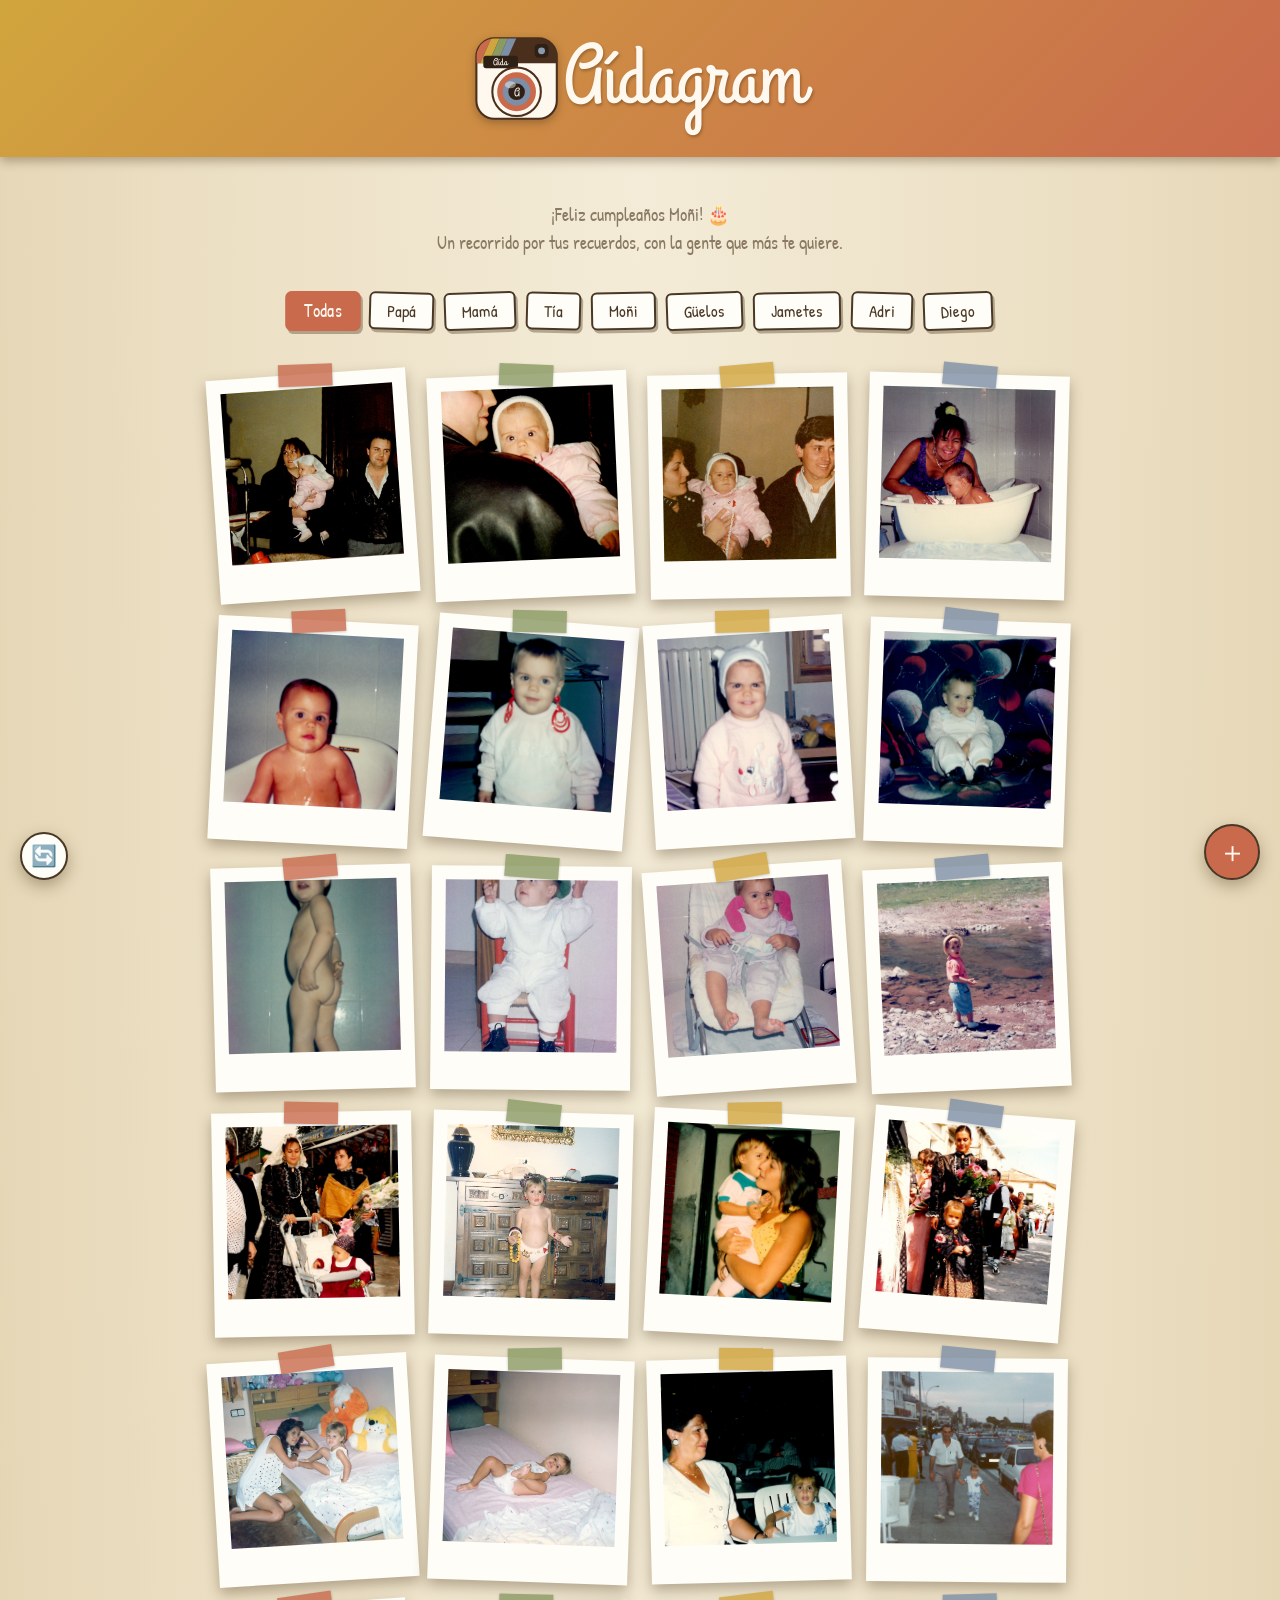
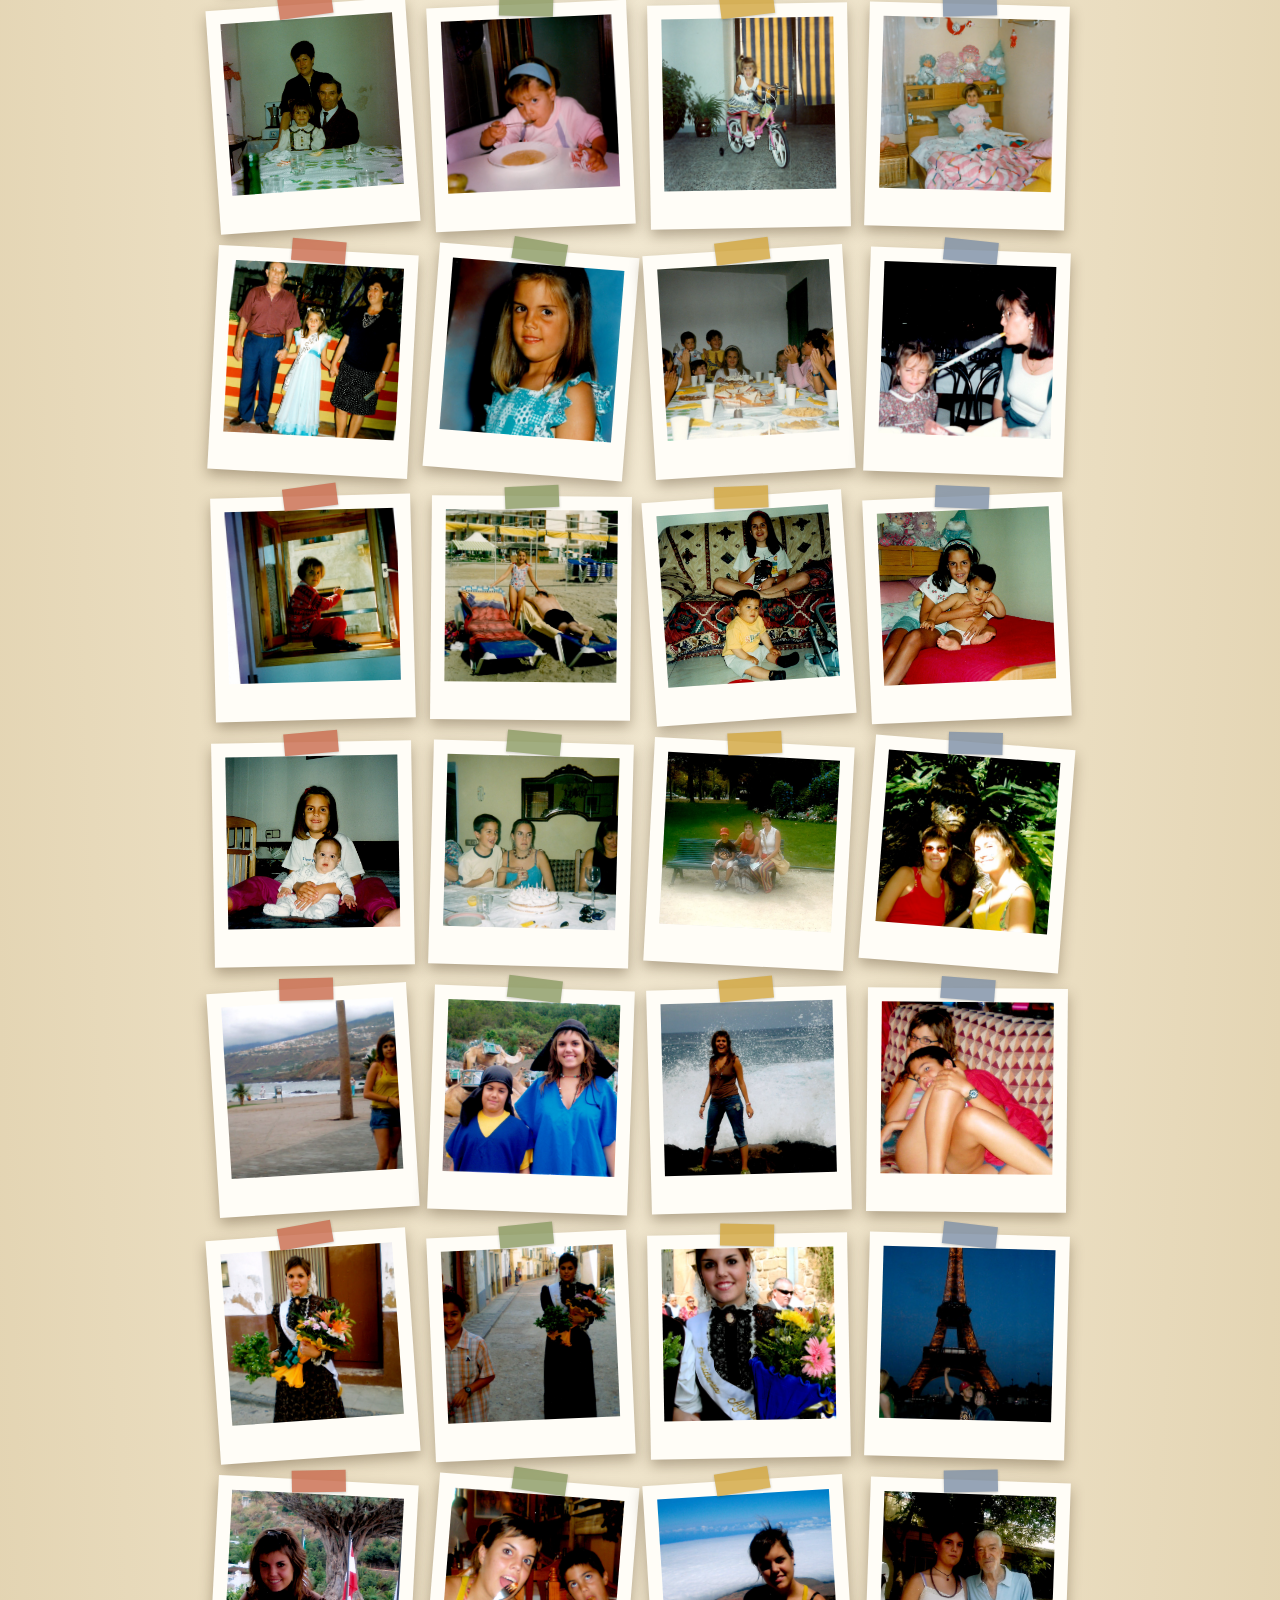
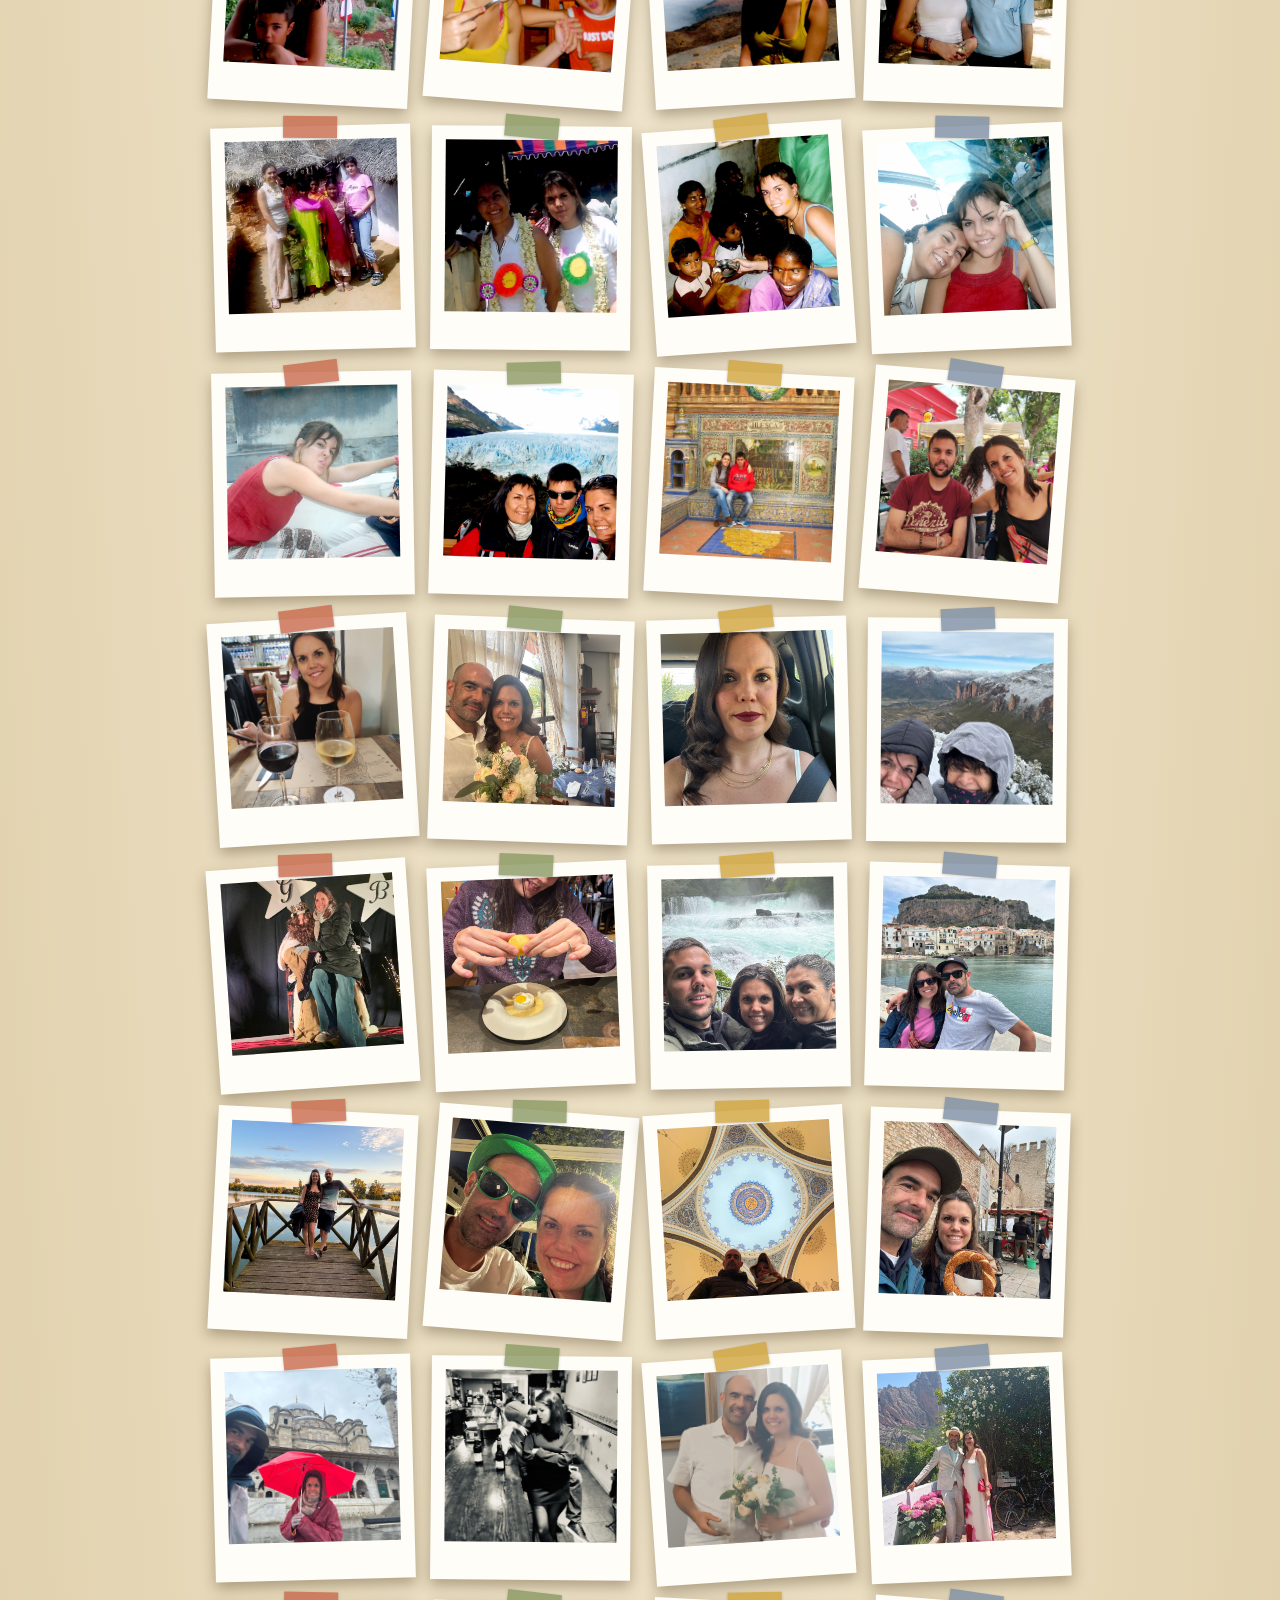
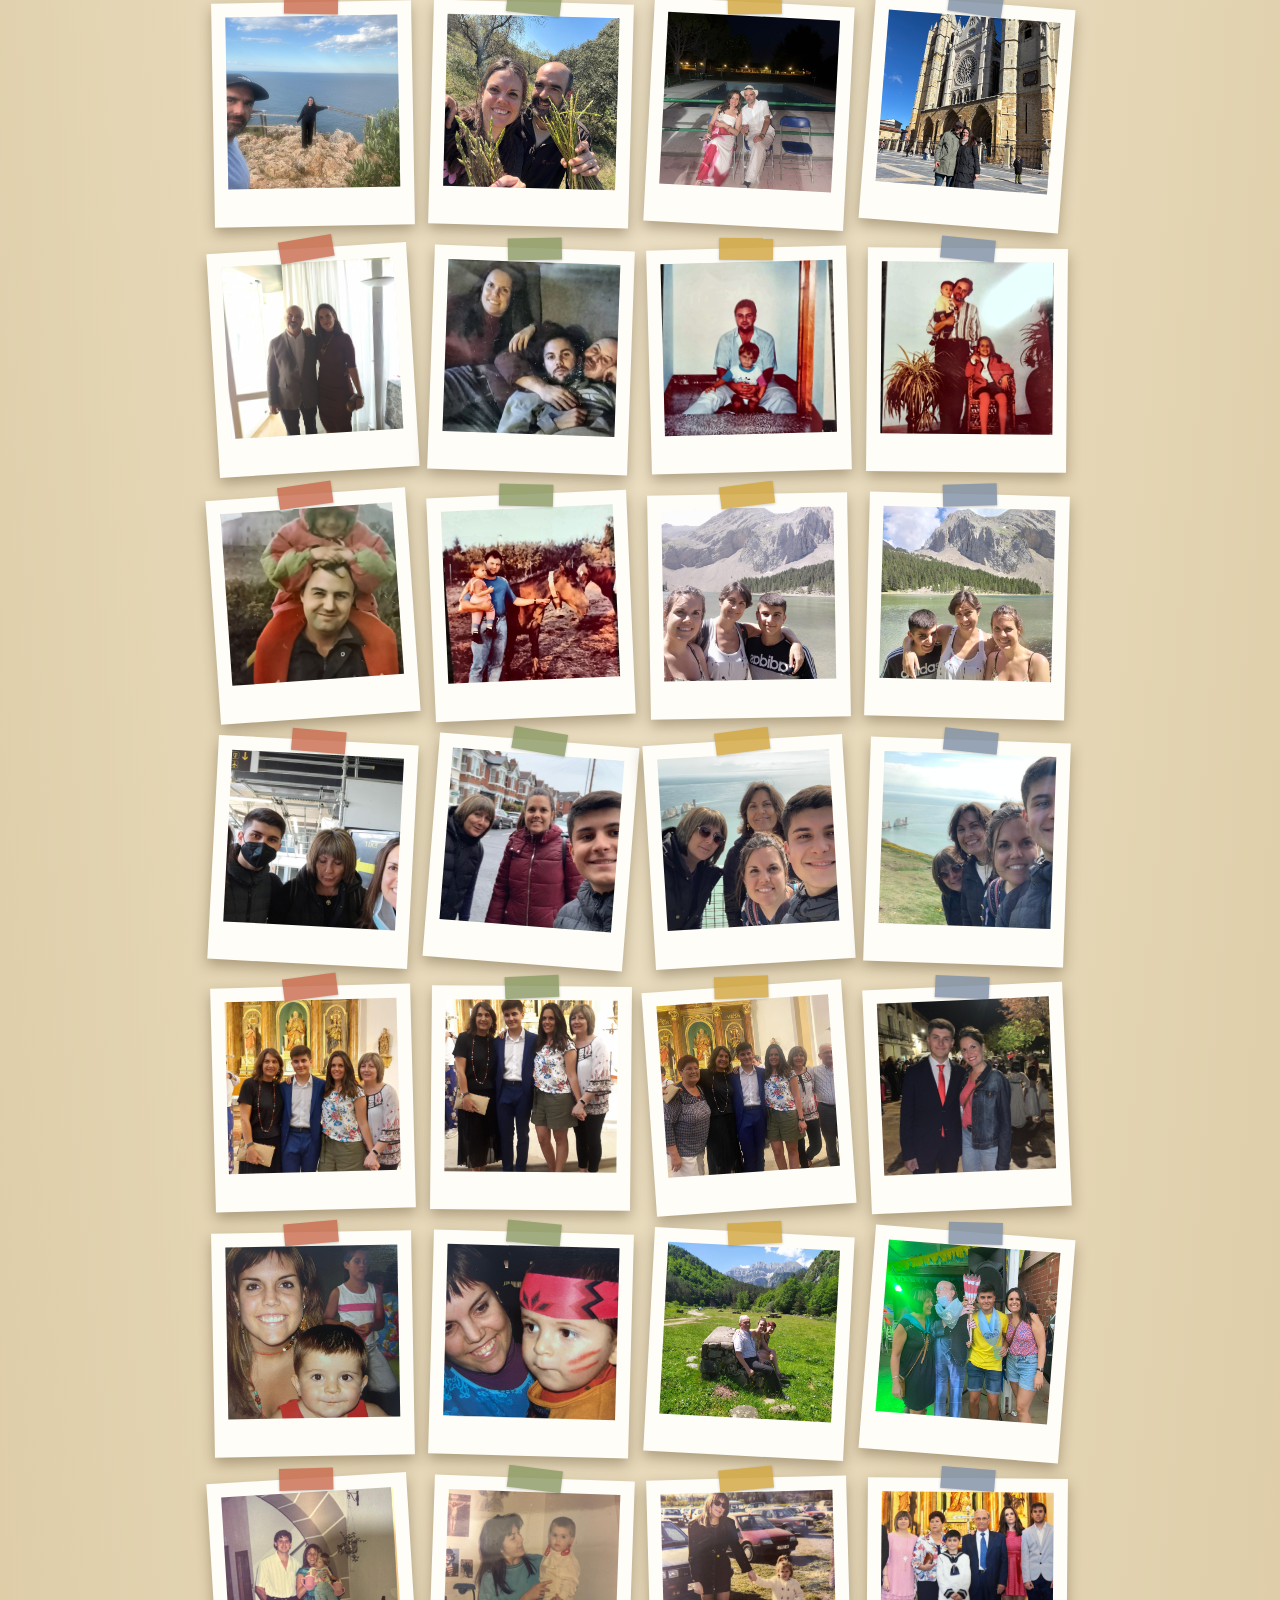
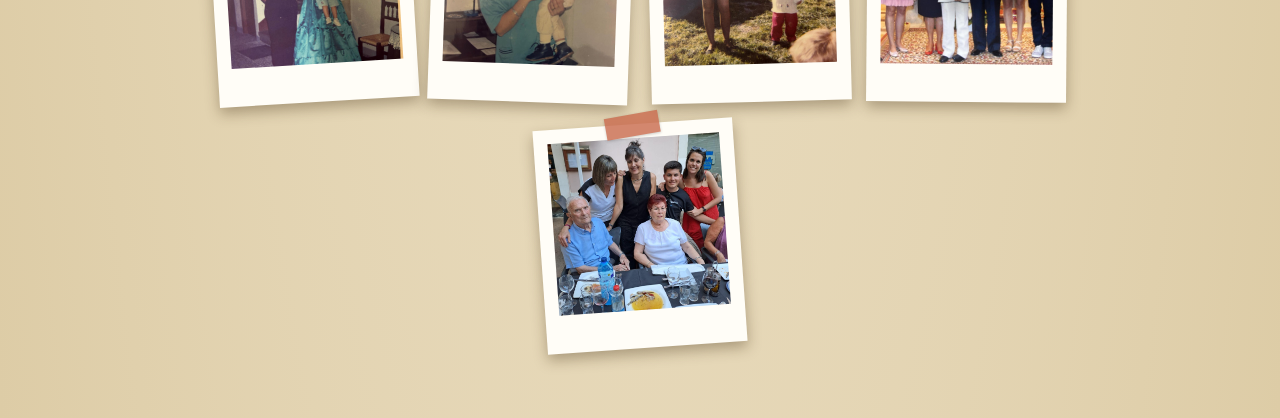
==== index.html @ 283059e2 "Evita que las fotos nuevas se queden cacheadas, sobre todo en la app instalada - data.js se carga co" ====
<!DOCTYPE html>
<html lang="es">
<head>
<meta charset="UTF-8">
<meta name="viewport" content="width=device-width, initial-scale=1.0">
<title>Aídagram</title>
<link rel="icon" type="image/svg+xml" href="favicon.svg">

<!-- Permite instalarla como app (Android/Chrome y, por separado, iOS) -->
<link rel="manifest" href="manifest.json">
<meta name="theme-color" content="#c96a4d">
<link rel="apple-touch-icon" href="icon-512.png">
<meta name="apple-mobile-web-app-capable" content="yes">
<meta name="apple-mobile-web-app-status-bar-style" content="black-translucent">
<meta name="apple-mobile-web-app-title" content="Aídagram">
<meta name="mobile-web-app-capable" content="yes">

<link rel="preconnect" href="https://fonts.googleapis.com">
<link rel="preconnect" href="https://fonts.gstatic.com" crossorigin>
<link href="https://fonts.googleapis.com/css2?family=Caveat:wght@600;700&family=Grand+Hotel&family=Patrick+Hand&display=swap" rel="stylesheet">
<link rel="stylesheet" href="css/style.css?v=6">
</head>
<body>

<header class="cover">
  <div class="cover-brand">
    <svg class="insta-badge" viewBox="0 0 120 120" role="img" aria-label="Cámara retro con la inicial de Aída">
      <defs>
        <clipPath id="bandClip">
          <path d="M28,2 H94 A26,26 0 0 1 118,26 V38 H2 V26 A26,26 0 0 1 28,2 Z" />
        </clipPath>
      </defs>

      <!-- cuerpo -->
      <rect x="2" y="2" width="116" height="116" rx="26" fill="#fff8ef" stroke="#4a2f1c" stroke-width="3" />

      <!-- banda superior -->
      <path d="M28,2 H94 A26,26 0 0 1 118,26 V38 H2 V26 A26,26 0 0 1 28,2 Z" fill="#4a2f1c" />

      <!-- rayas diagonales con la paleta del álbum -->
      <g clip-path="url(#bandClip)">
        <rect x="4" y="-6" width="11" height="52" fill="#c96a4d" transform="rotate(24 10 20)" />
        <rect x="16" y="-6" width="11" height="52" fill="#d1a53d" transform="rotate(24 22 20)" />
        <rect x="28" y="-6" width="11" height="52" fill="#8a9a63" transform="rotate(24 34 20)" />
        <rect x="40" y="-6" width="11" height="52" fill="#7d8fa6" transform="rotate(24 46 20)" />
      </g>

      <!-- mini cámara frontal -->
      <rect x="86" y="10" width="20" height="20" rx="6" fill="#2f2016" />
      <circle cx="96" cy="20" r="5" fill="#8a9aab" />

      <!-- cinta con su nombre, en vez de "Insta" -->
      <rect x="12" y="27" width="50" height="18" rx="4" fill="#2f2016" />
      <text x="37" y="40.5" font-family="'Grand Hotel', cursive" font-size="15" fill="#fff8ef" text-anchor="middle">Aída</text>

      <!-- objetivo -->
      <circle cx="60" cy="79" r="35" fill="#fff8ef" stroke="#4a2f1c" stroke-width="3" />
      <circle cx="60" cy="79" r="28" fill="#c96a4d" />
      <circle cx="60" cy="79" r="20" fill="#7d8fa6" />
      <circle cx="60" cy="79" r="12" fill="#2f2016" />
      <ellipse cx="51" cy="69" rx="8" ry="5" fill="#fff8ef" opacity="0.45" />
      <!-- monograma en el centro, en vez del punto genérico -->
      <text x="60" y="85" font-family="'Grand Hotel', cursive" font-size="18" fill="#fff8ef" text-anchor="middle">A</text>
    </svg>
    <h1 class="insta-title">Aídagram</h1>
  </div>
</header>

<div class="corkboard">

  <p class="subtitle">¡Feliz cumpleaños Moñi! 🎂<br>Un recorrido por tus recuerdos, con la gente que más te quiere.</p>

  <nav class="filters" id="filters">
    <!-- Los botones de filtro se generan automáticamente desde data.js -->
  </nav>

  <main class="album-page" id="grid">
    <!-- Las fotos se generan automáticamente desde data.js -->
  </main>

  <p class="empty-state" id="emptyState" hidden>
    Aún no hay fotos aquí. Añádelas en <code>images/</code> y regístralas en <code>js/data.js</code>.
  </p>

</div>

<a href="upload.html" class="fab" title="Añadir una foto">＋</a>
<button type="button" class="fab fab-refresh" id="refreshBtn" title="Actualizar fotos">🔄</button>

<div class="lightbox" id="lightbox">
  <button class="lightbox-close" id="lightboxClose" aria-label="Cerrar">✕</button>
  <div class="lightbox-polaroid" id="lightboxStop">
    <img id="lightboxImg" src="" alt="">
    <p class="lightbox-caption" id="lightboxCaption"></p>
    <div class="lightbox-caption-edit" id="lightboxCaptionEdit" hidden>
      <input type="text" id="lightboxCaptionInput" maxlength="140" placeholder="Ej: Verano en la playa">
      <button id="lightboxCaptionSave">Guardar</button>
    </div>
    <button class="lightbox-edit-btn" id="lightboxEditBtn">✏️ Comentario</button>
  </div>
</div>

<script>
  // Carga data.js con un parámetro único cada vez (en vez de una versión
  // fija) para que ni el navegador ni la CDN de GitHub Pages sirvan una
  // copia antigua — importante sobre todo en la app instalada, donde no
  // hay barra de dirección con la que forzar un recarga dura.
  document.write('<script src="js/data.js?t=' + Date.now() + '"><\/script>');
</script>
<script src="js/gh-edit.js?v=2"></script>
<script src="js/app.js?v=8"></script>
<script>
  if ("serviceWorker" in navigator) {
    navigator.serviceWorker.register("sw.js").catch(() => {});
  }
  document.getElementById("refreshBtn").addEventListener("click", () => location.reload());
</script>
</body>
</html>
---- css/style.css ----
:root {
  --paper: #eaddc0;
  --paper-edge: #ddccA6;
  --card-bg: #fffdf7;
  --ink: #4a3826;
  --muted: #8a7a63;
  --tape-1: #c96a4d;
  --tape-2: #8a9a63;
  --tape-3: #d1a53d;
  --shadow: rgba(60, 40, 15, 0.35);
}

* { box-sizing: border-box; }

html, body {
  margin: 0;
  padding: 0;
}

body {
  background:
    radial-gradient(ellipse at top, #f4ecd8 0%, var(--paper) 55%, var(--paper-edge) 100%);
  color: var(--ink);
  font-family: "Patrick Hand", -apple-system, BlinkMacSystemFont, "Segoe UI", sans-serif;
  min-height: 100vh;
}

.corkboard {
  max-width: 1000px;
  margin: 0 auto;
  padding: 24px 16px 60px;
}

/* ---------- Portada (banner estilo cabecera de Instagram) ---------- */
.cover {
  text-align: center;
  padding: 22px 16px;
  background: linear-gradient(135deg, var(--tape-3), var(--tape-1));
  box-shadow: 0 4px 10px var(--shadow);
}
.cover h1 {
  font-family: "Caveat", cursive;
  font-weight: 700;
  font-size: clamp(2.6rem, 7vw, 4.2rem);
  margin: 0;
  color: var(--ink);
  text-shadow: 1px 1px 0 rgba(255,255,255,0.4);
}

.cover-brand {
  /* Misma medida fluida que usa el título, así el icono siempre tiene
     su misma altura en vez de saltar entre tamaños fijos por breakpoint. */
  --title-size: clamp(3.2rem, 9vw, 5.2rem);
  display: flex;
  align-items: center;
  justify-content: center;
  gap: 0.35em;
  flex-wrap: wrap;
}

.insta-badge {
  width: var(--title-size);
  height: var(--title-size);
  flex-shrink: 0;
  filter: drop-shadow(0 3px 4px rgba(0,0,0,0.25));
}

/* Guiño al logo cursivo de Instagram de sus primeros años, con la
   inicial de Aída como monograma personalizado */
.cover h1.insta-title {
  font-family: "Grand Hotel", cursive;
  font-weight: 400;
  font-size: var(--title-size);
  color: #fff8ef;
  text-shadow: 1px 2px 3px rgba(60, 35, 10, 0.35);
}

.subtitle {
  text-align: center;
  margin: 20px 0 28px;
  color: var(--muted);
  font-size: 1.15rem;
  line-height: 1.5;
}

/* ---------- Filtros (etiquetas de papel) ---------- */
.filters {
  display: flex;
  flex-wrap: wrap;
  gap: 10px;
  justify-content: center;
  padding: 8px 0 28px;
}
.filter-btn {
  font-family: "Patrick Hand", sans-serif;
  border: 2px solid var(--ink);
  background: var(--card-bg);
  color: var(--ink);
  border-radius: 6px;
  padding: 6px 16px;
  font-size: 1.05rem;
  cursor: pointer;
  box-shadow: 2px 3px 0 var(--shadow);
  transform: rotate(-1deg);
  transition: transform 0.15s, background 0.15s, color 0.15s;
}
.filter-btn:nth-child(even) { transform: rotate(1.5deg); }
.filter-btn:nth-child(3n) { transform: rotate(-2deg); }
.filter-btn:hover {
  transform: rotate(0deg) scale(1.05);
}
.filter-btn.active {
  background: var(--tape-1);
  border-color: var(--tape-1);
  color: #fff8ef;
  transform: rotate(0deg) scale(1.05);
}

/* ---------- Página del álbum ---------- */
.album-page {
  display: flex;
  flex-wrap: wrap;
  justify-content: center;
  gap: 22px 18px;
  padding: 16px 10px 10px;
}

.photo-card {
  display: block;
  position: relative;
  width: 150px;
  background: var(--card-bg);
  padding: 10px 10px 30px;
  box-shadow: 0 6px 14px var(--shadow);
  cursor: pointer;
  text-decoration: none;
  transform: rotate(var(--rot, 0deg));
  transition: transform 0.2s ease, box-shadow 0.2s ease, z-index 0s;
}
@media (min-width: 560px) {
  .photo-card { width: 180px; padding: 12px 12px 34px; }
}
@media (min-width: 860px) {
  .photo-card { width: 200px; padding: 14px 14px 38px; }
}

.photo-card:hover {
  transform: rotate(0deg) scale(1.08);
  box-shadow: 0 12px 22px var(--shadow);
  z-index: 5;
}

.photo-card img {
  display: block;
  width: 100%;
  aspect-ratio: 1 / 1;
  object-fit: cover;
  background: #ddd;
}

/* cinta washi en la esquina de cada foto */
.photo-card::before {
  content: "";
  position: absolute;
  top: -10px;
  left: 50%;
  width: 54px;
  height: 22px;
  transform: translateX(-50%) rotate(var(--tape-angle, -4deg));
  background: var(--tape-color, var(--tape-1));
  opacity: 0.8;
  box-shadow: 0 1px 3px rgba(0,0,0,0.25);
}

.empty-state {
  text-align: center;
  color: var(--muted);
  padding: 40px 16px;
  max-width: 520px;
  margin: 0 auto;
  font-size: 1.1rem;
}
.empty-state code {
  background: rgba(0,0,0,0.06);
  padding: 1px 5px;
  border-radius: 3px;
}

/* ---------- Botón flotante para añadir foto ---------- */
.fab {
  position: fixed;
  right: 20px;
  bottom: 20px;
  width: 56px;
  height: 56px;
  border-radius: 50%;
  background: var(--tape-1);
  color: #fff8ef;
  display: flex;
  align-items: center;
  justify-content: center;
  font-size: 1.8rem;
  text-decoration: none;
  box-shadow: 0 6px 16px var(--shadow);
  border: 2px solid var(--ink);
  z-index: 20;
}
.fab:hover {
  transform: scale(1.06);
}

.fab-refresh {
  right: auto;
  left: 20px;
  width: 48px;
  height: 48px;
  font-size: 1.3rem;
  background: var(--card-bg);
  color: var(--ink);
  cursor: pointer;
}

/* ---------- Visor de foto (lightbox) ---------- */
/* Visibilidad controlada SOLO por la clase .open (nunca por [hidden]
   + display, para evitar que una regla propia gane por especificidad
   al selector [hidden] del navegador y el visor se quede pegado). */
.lightbox {
  display: none;
  position: fixed;
  inset: 0;
  background: rgba(30, 20, 10, 0.85);
  align-items: center;
  justify-content: center;
  z-index: 100;
  padding: 24px;
}
.lightbox.open {
  display: flex;
}

.lightbox-polaroid {
  background: var(--card-bg);
  padding: 16px 16px 20px;
  max-width: 90vw;
  max-height: 88vh;
  overflow-y: auto;
  display: flex;
  flex-direction: column;
  box-shadow: 0 14px 40px rgba(0,0,0,0.5);
}
.lightbox-polaroid img {
  max-width: 100%;
  max-height: 65vh;
  object-fit: contain;
  display: block;
}
.lightbox-caption {
  margin: 12px 2px 4px;
  font-family: "Caveat", cursive;
  font-size: 1.5rem;
  color: var(--ink);
  text-align: center;
  min-height: 1.6rem;
}
.lightbox-caption:empty::before {
  content: "Sin comentario todavía";
  color: var(--muted);
  font-family: "Patrick Hand", sans-serif;
  font-size: 1rem;
}
.lightbox-caption-edit {
  display: flex;
  gap: 8px;
  margin: 4px 2px 8px;
}
.lightbox-caption-edit input {
  flex: 1;
  font-family: "Patrick Hand", sans-serif;
  font-size: 1rem;
  padding: 6px 10px;
  border: 2px solid var(--ink);
  border-radius: 6px;
  background: #fffdf7;
}
.lightbox-caption-edit button {
  font-family: "Patrick Hand", sans-serif;
  border: 2px solid var(--ink);
  background: var(--tape-1);
  color: #fff8ef;
  border-radius: 6px;
  padding: 6px 14px;
  cursor: pointer;
}
.lightbox-edit-btn {
  align-self: center;
  background: none;
  border: none;
  color: var(--muted);
  font-family: "Patrick Hand", sans-serif;
  font-size: 0.95rem;
  cursor: pointer;
  text-decoration: underline;
  padding: 2px;
}

.lightbox-close {
  position: absolute;
  top: 16px;
  right: 20px;
  background: var(--card-bg);
  border: 2px solid var(--ink);
  border-radius: 50%;
  width: 40px;
  height: 40px;
  color: var(--ink);
  font-size: 1.3rem;
  cursor: pointer;
  line-height: 1;
  z-index: 101;
}
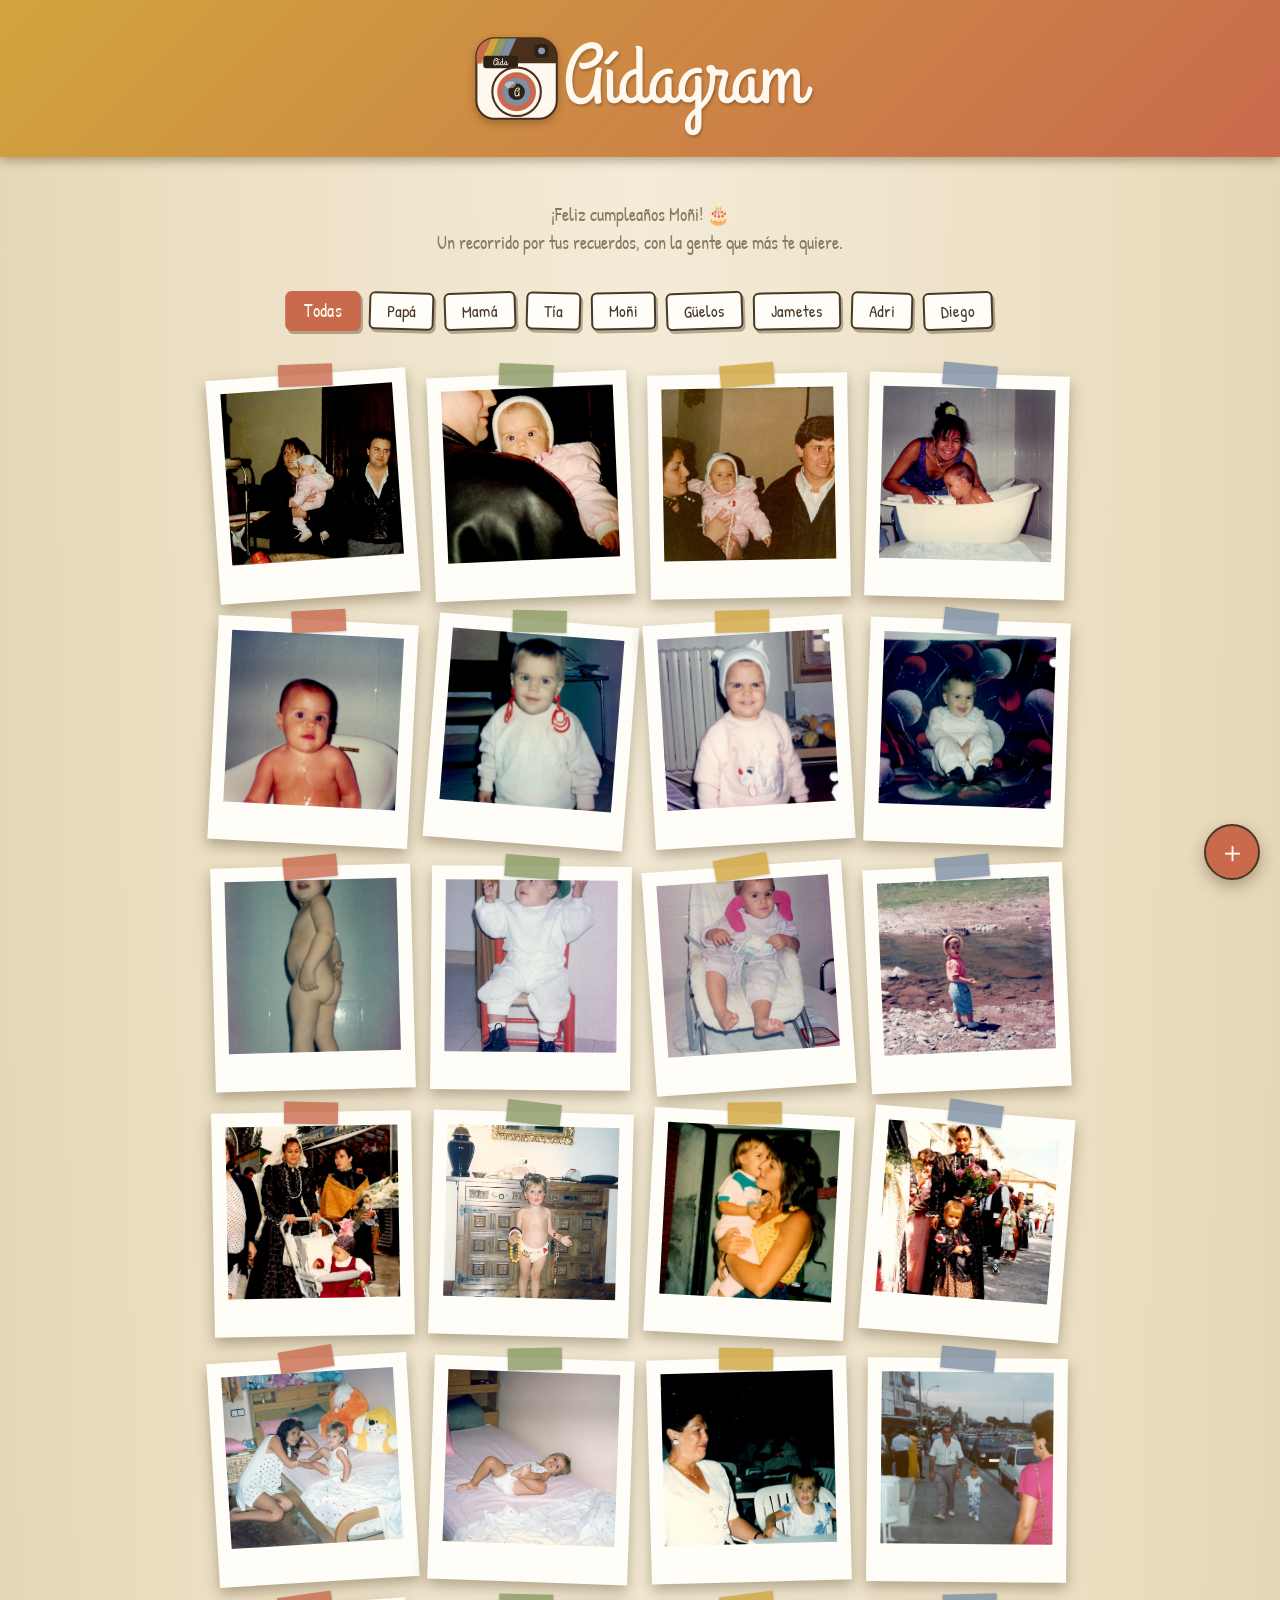
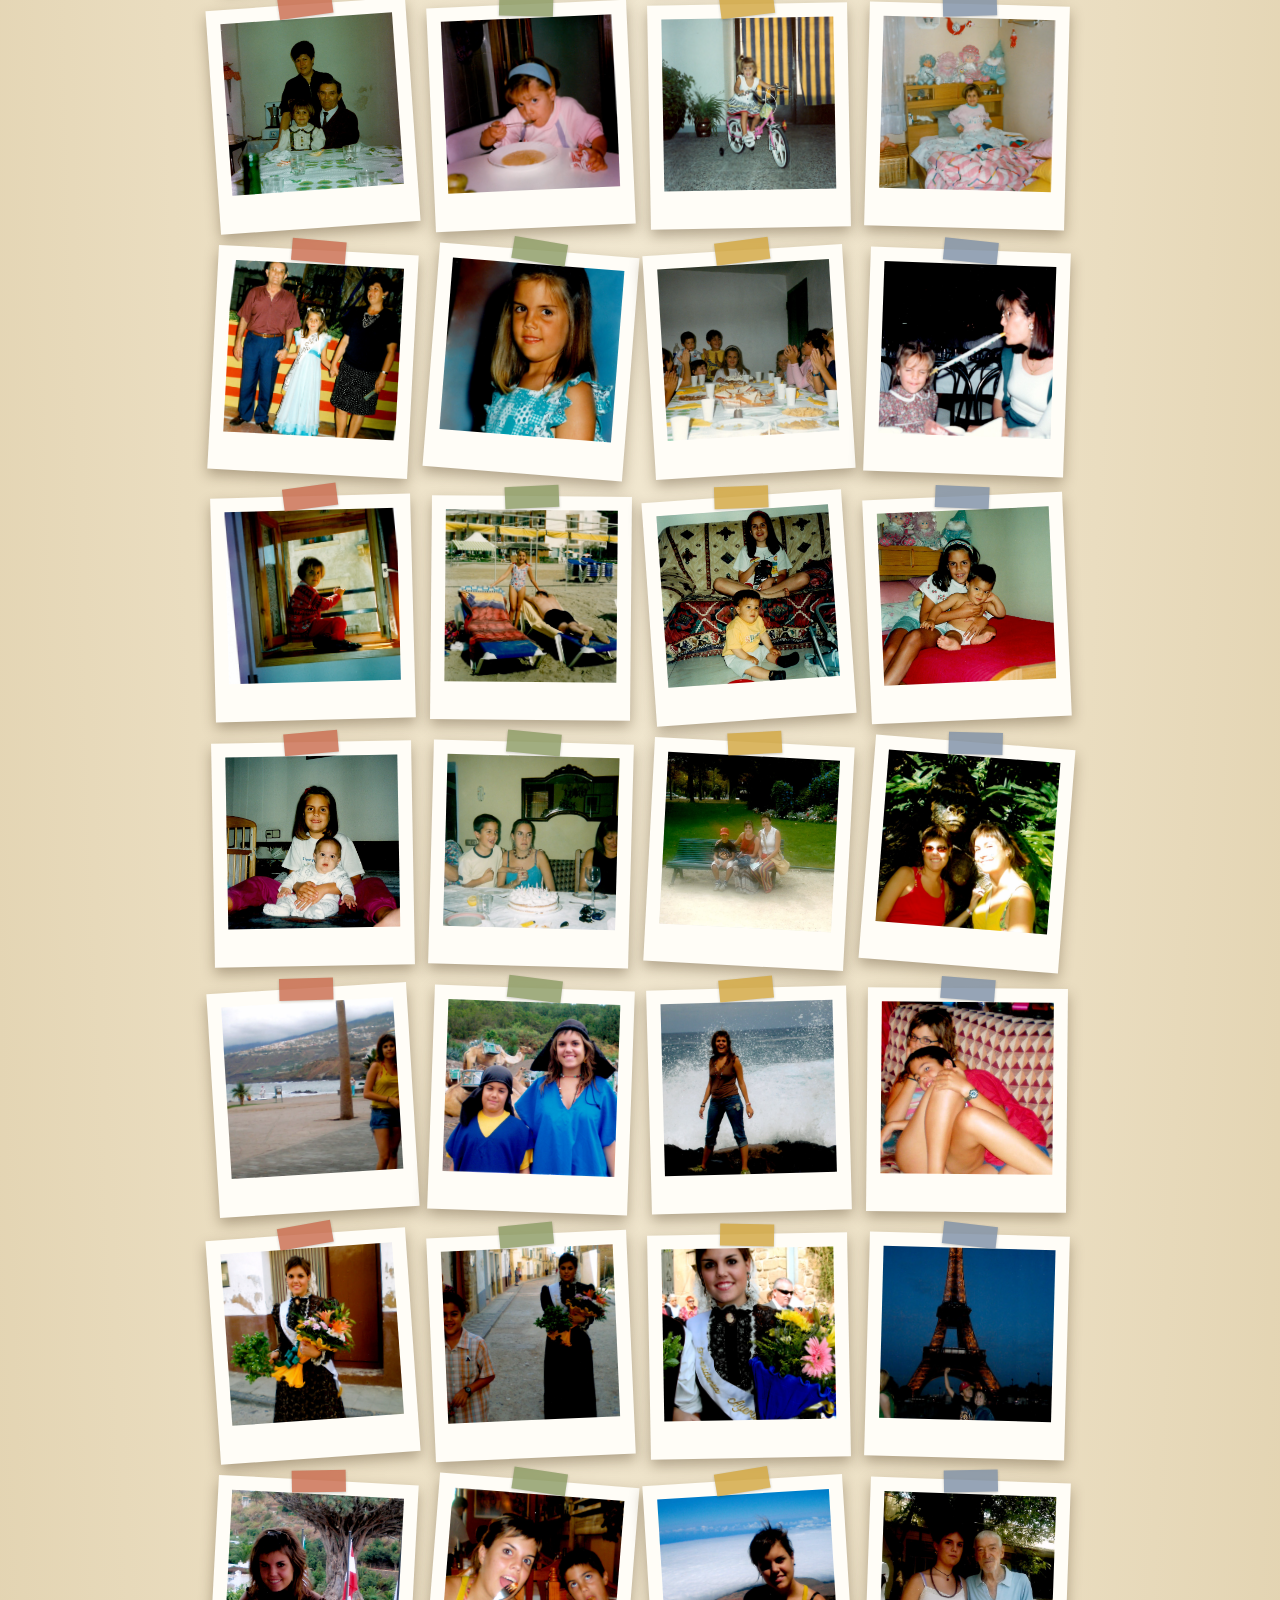
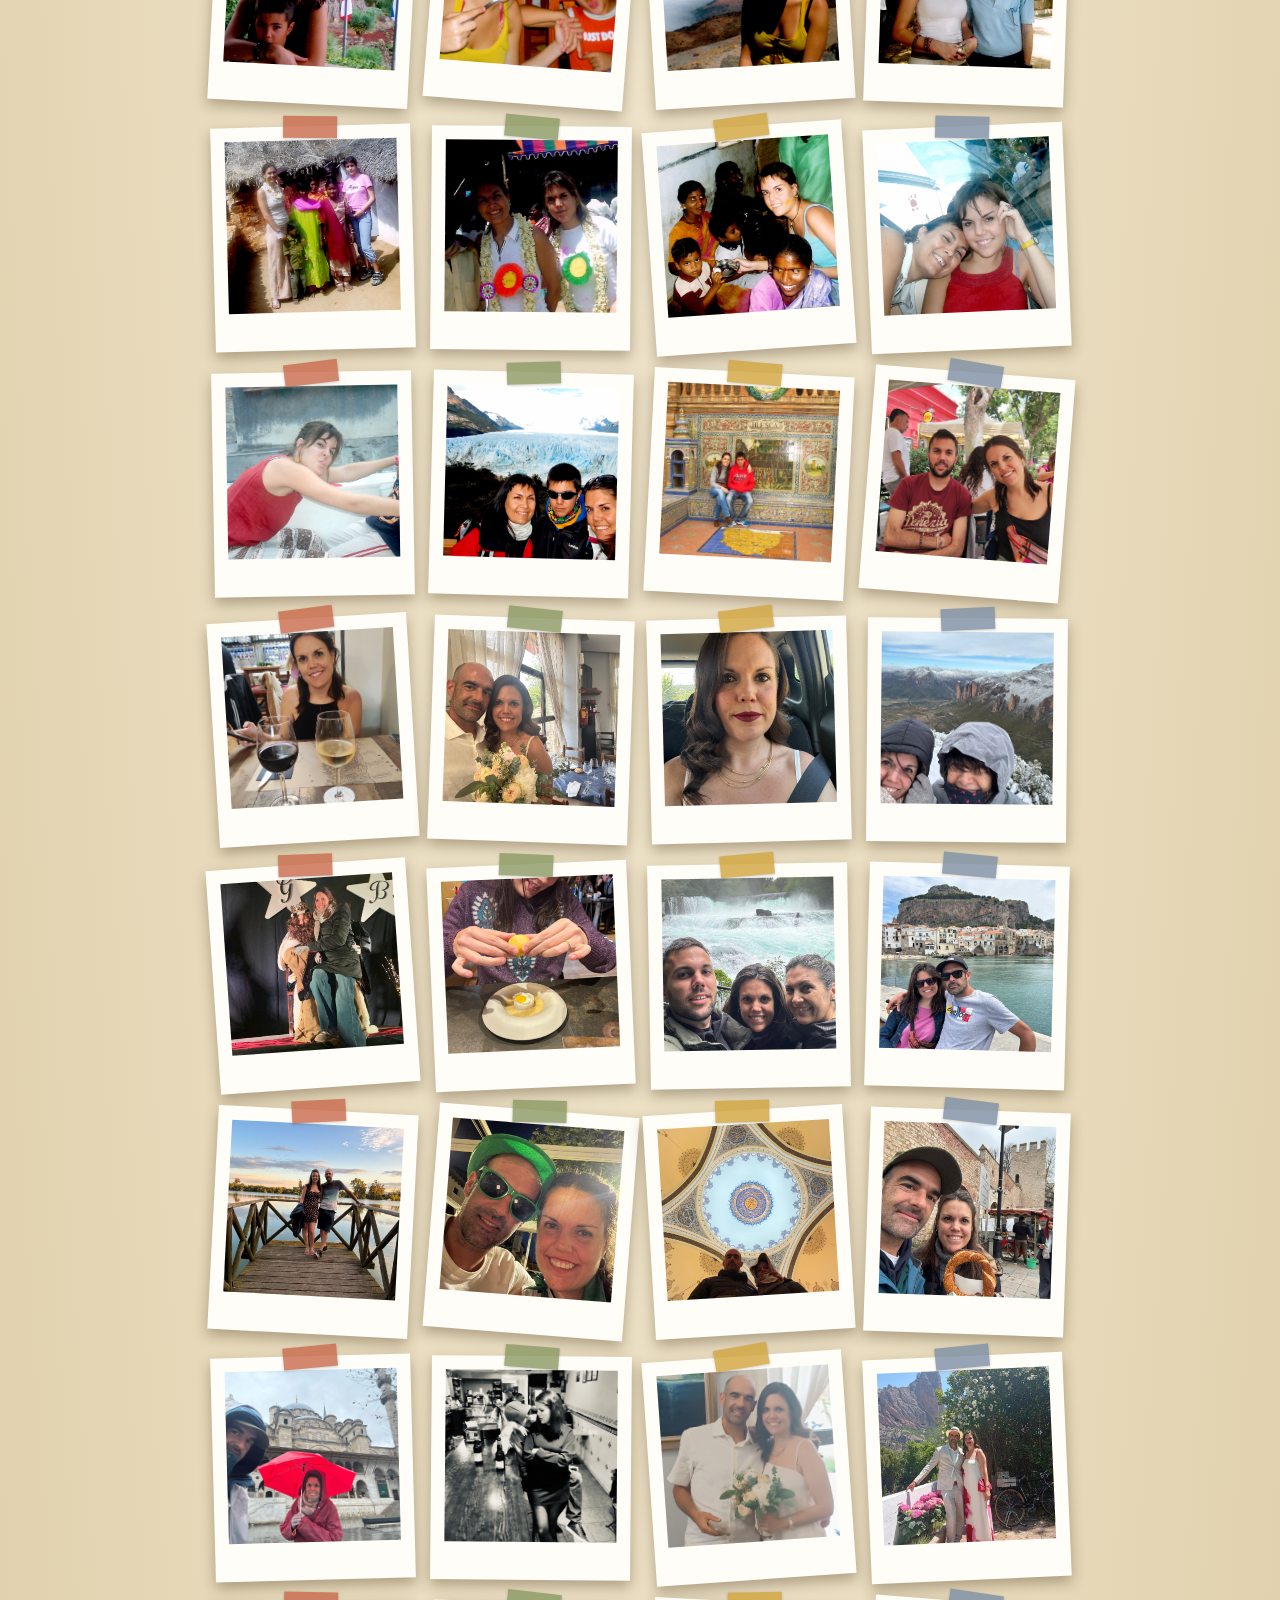
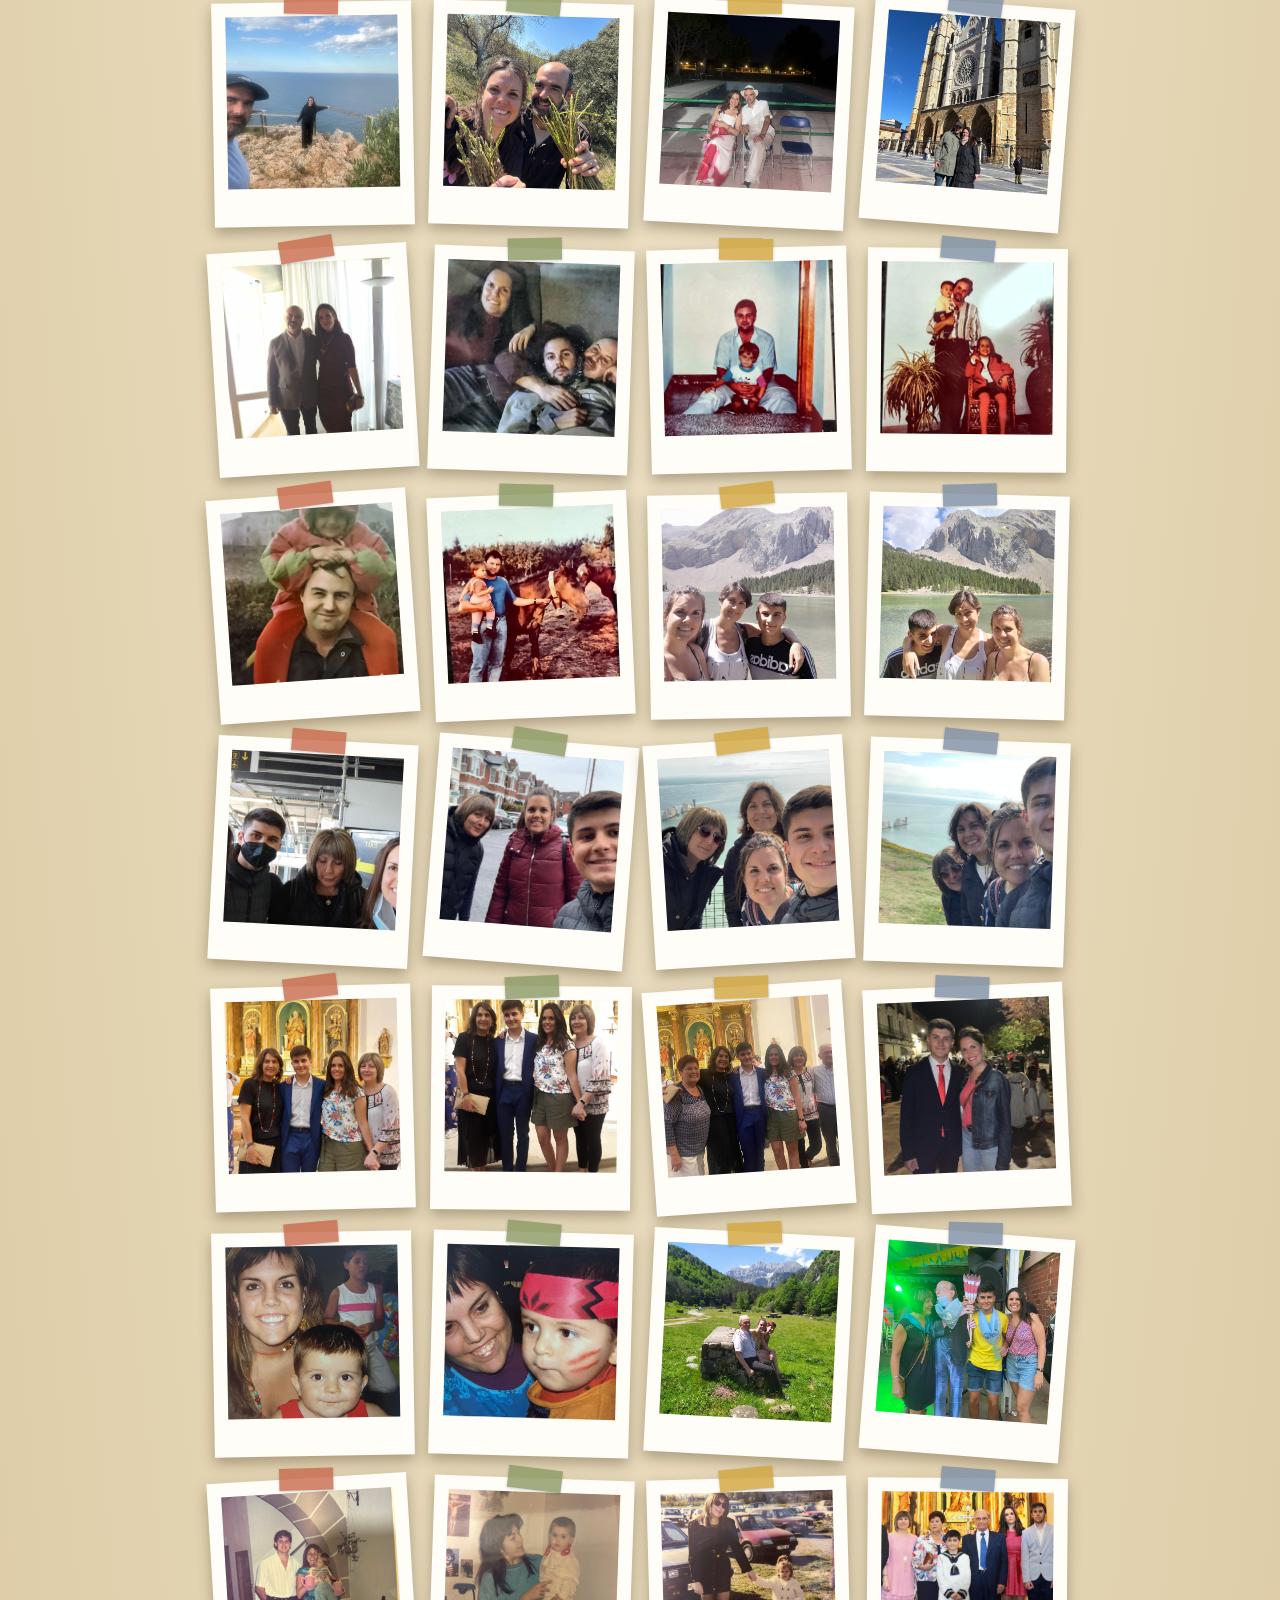
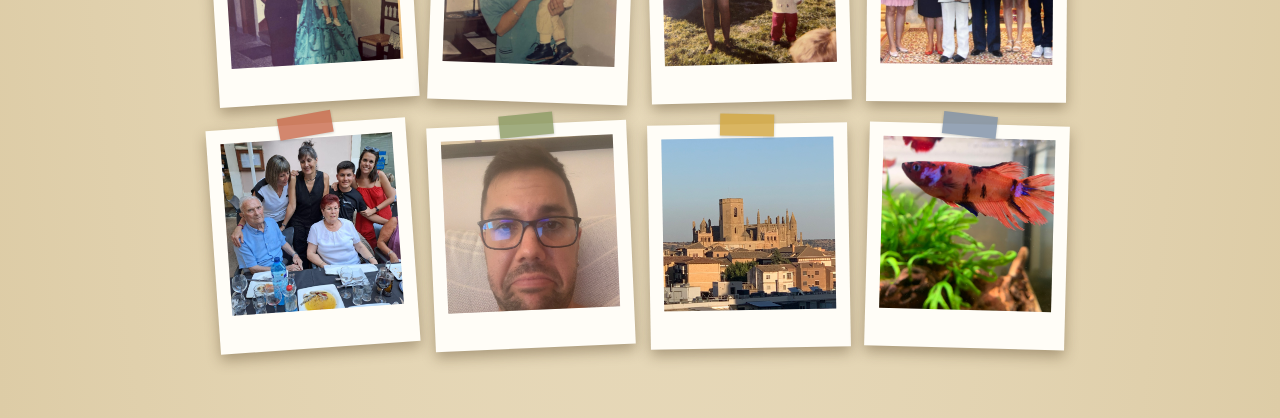
==== commit e5c454e5: "Quita el botón de refrescar manual Ya no hace falta: cada carga de página pide data.js con marca de " ====
--- a/index.html
+++ b/index.html
@@ -85,7 +85,6 @@
 </div>
 
 <a href="upload.html" class="fab" title="Añadir una foto">＋</a>
-<button type="button" class="fab fab-refresh" id="refreshBtn" title="Actualizar fotos">🔄</button>
 
 <div class="lightbox" id="lightbox">
   <button class="lightbox-close" id="lightboxClose" aria-label="Cerrar">✕</button>
@@ -113,7 +112,6 @@
   if ("serviceWorker" in navigator) {
     navigator.serviceWorker.register("sw.js").catch(() => {});
   }
-  document.getElementById("refreshBtn").addEventListener("click", () => location.reload());
 </script>
 </body>
 </html>
--- a/css/style.css
+++ b/css/style.css
@@ -209,17 +209,6 @@
   transform: scale(1.06);
 }
 
-.fab-refresh {
-  right: auto;
-  left: 20px;
-  width: 48px;
-  height: 48px;
-  font-size: 1.3rem;
-  background: var(--card-bg);
-  color: var(--ink);
-  cursor: pointer;
-}
-
 /* ---------- Visor de foto (lightbox) ---------- */
 /* Visibilidad controlada SOLO por la clase .open (nunca por [hidden]
    + display, para evitar que una regla propia gane por especificidad
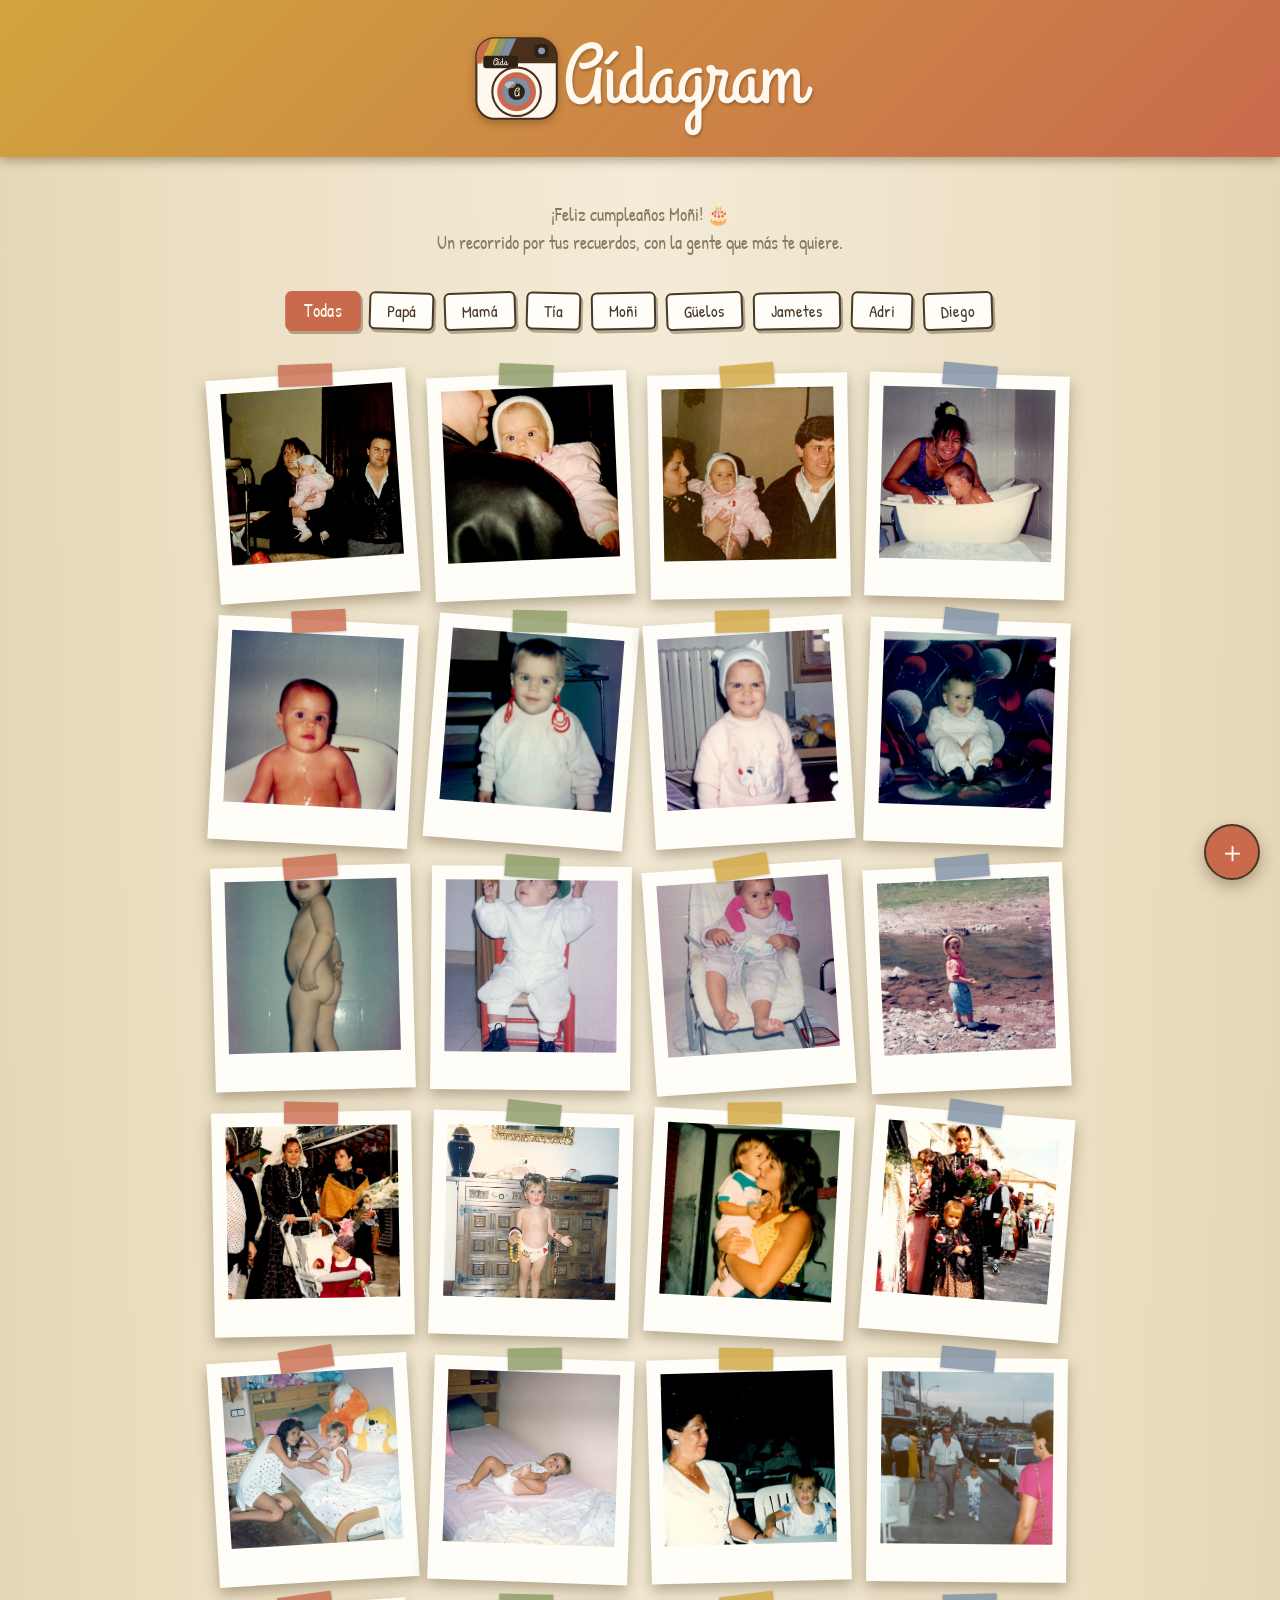
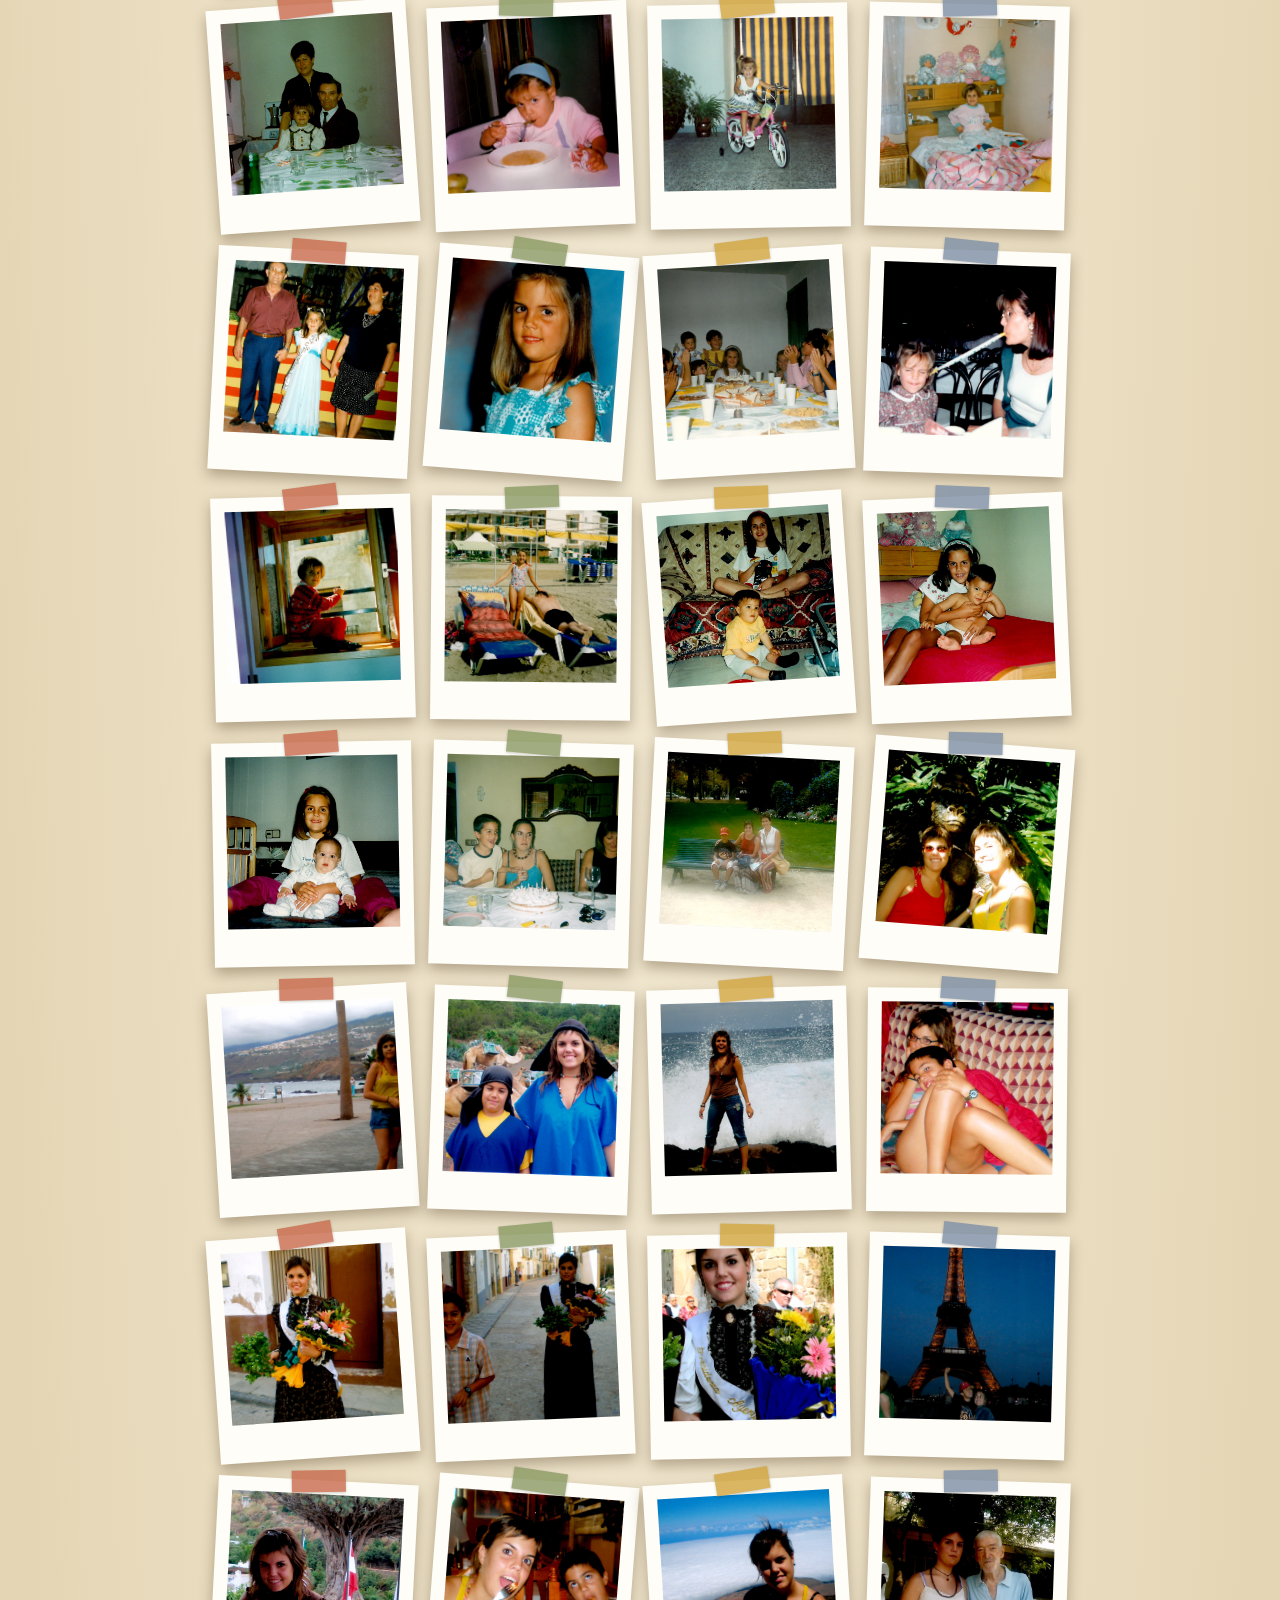
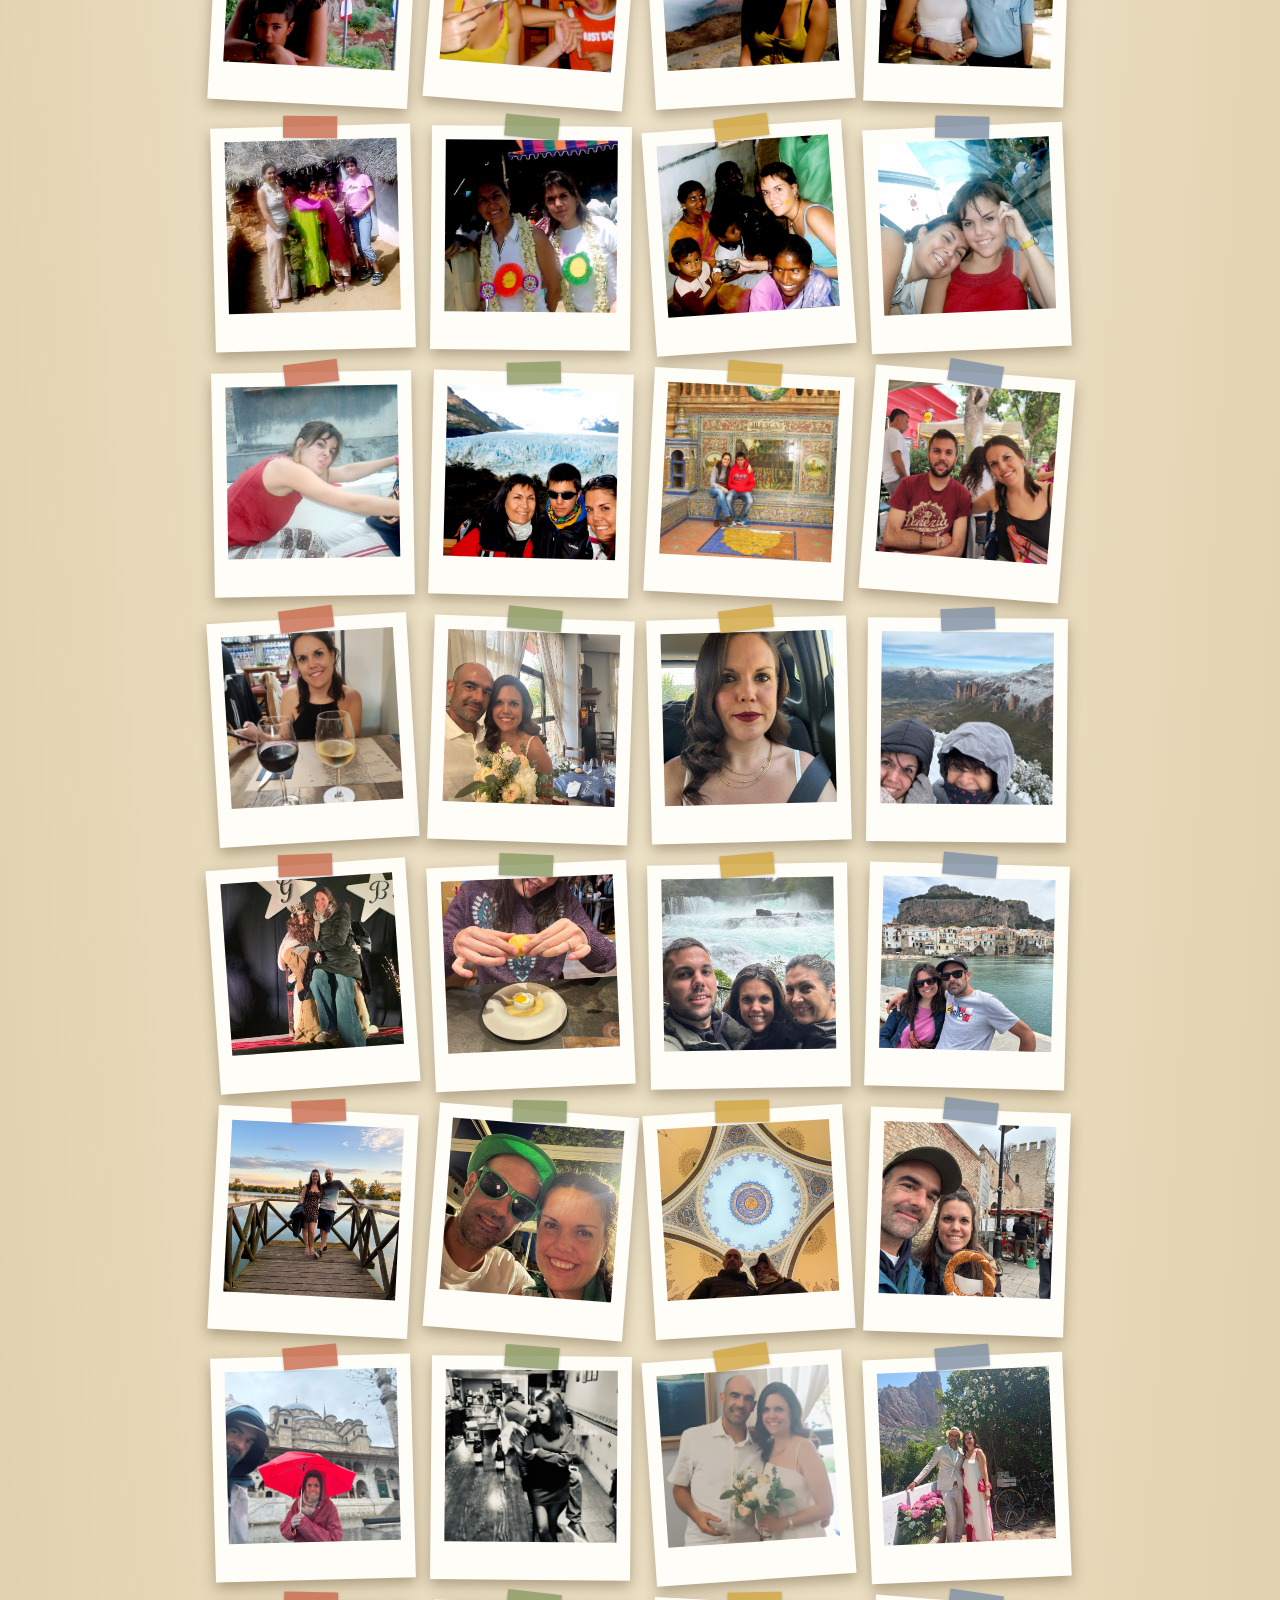
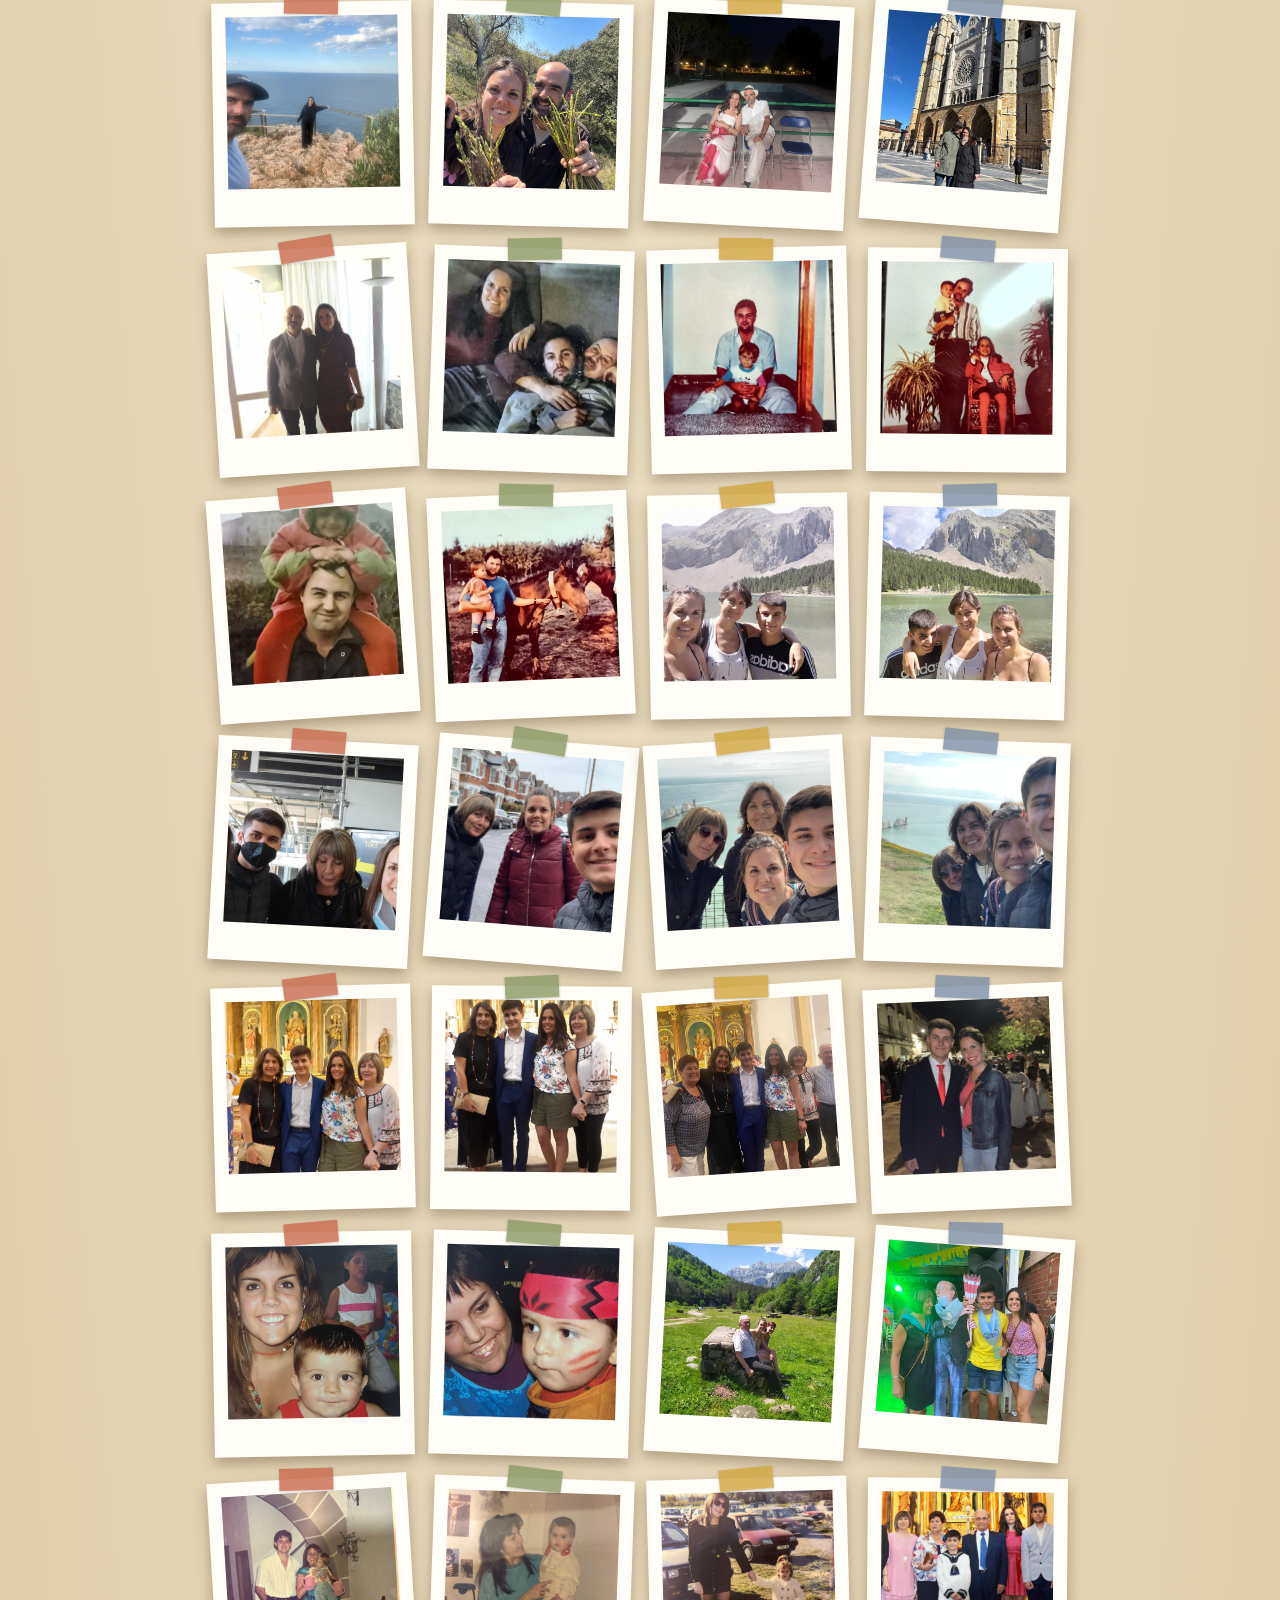
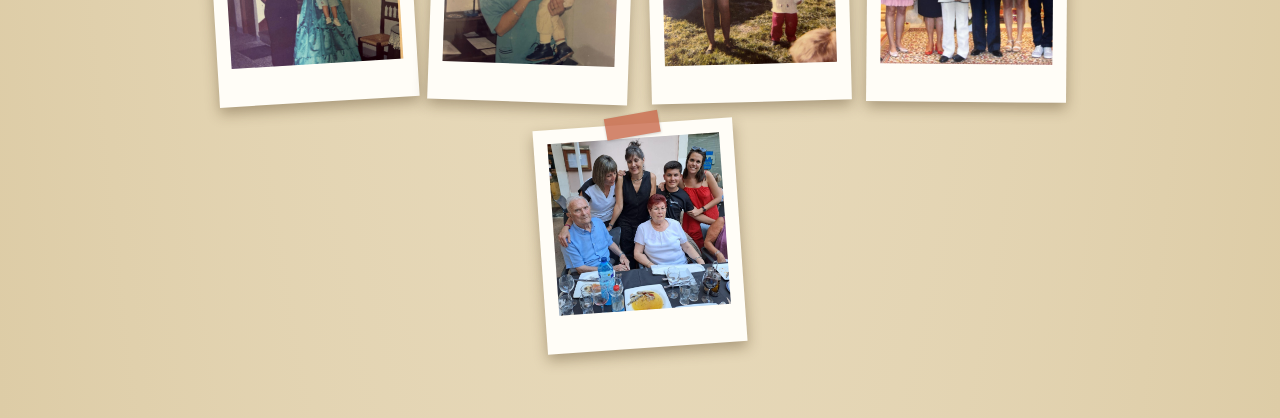
==== commit 4d9c47de: "Añade "deslizar hacia abajo para refrescar" en el álbum Al arrastrar hacia abajo estando arriba del " ====
--- a/index.html
+++ b/index.html
@@ -21,6 +21,8 @@
 <link rel="stylesheet" href="css/style.css?v=6">
 </head>
 <body>
+
+<div class="ptr-indicator" id="ptrIndicator">↓</div>
 
 <header class="cover">
   <div class="cover-brand">
@@ -107,7 +109,7 @@
   document.write('<script src="js/data.js?t=' + Date.now() + '"><\/script>');
 </script>
 <script src="js/gh-edit.js?v=2"></script>
-<script src="js/app.js?v=8"></script>
+<script src="js/app.js?v=9"></script>
 <script>
   if ("serviceWorker" in navigator) {
     navigator.serviceWorker.register("sw.js").catch(() => {});
--- a/css/style.css
+++ b/css/style.css
@@ -307,3 +307,32 @@
   line-height: 1;
   z-index: 101;
 }
+
+/* ---------- Deslizar hacia abajo para refrescar (como Instagram) ---------- */
+.ptr-indicator {
+  position: fixed;
+  top: 0;
+  left: 50%;
+  width: 42px;
+  height: 42px;
+  border-radius: 50%;
+  background: var(--card-bg);
+  border: 2px solid var(--ink);
+  box-shadow: 0 4px 10px var(--shadow);
+  display: flex;
+  align-items: center;
+  justify-content: center;
+  font-size: 1.3rem;
+  color: var(--ink);
+  opacity: 0;
+  z-index: 50;
+  pointer-events: none;
+  transform: translate(-50%, -60px);
+}
+.ptr-indicator.ptr-spin {
+  animation: ptr-spin 0.7s linear infinite;
+}
+@keyframes ptr-spin {
+  from { transform: translate(-50%, 16px) rotate(0deg); }
+  to { transform: translate(-50%, 16px) rotate(360deg); }
+}
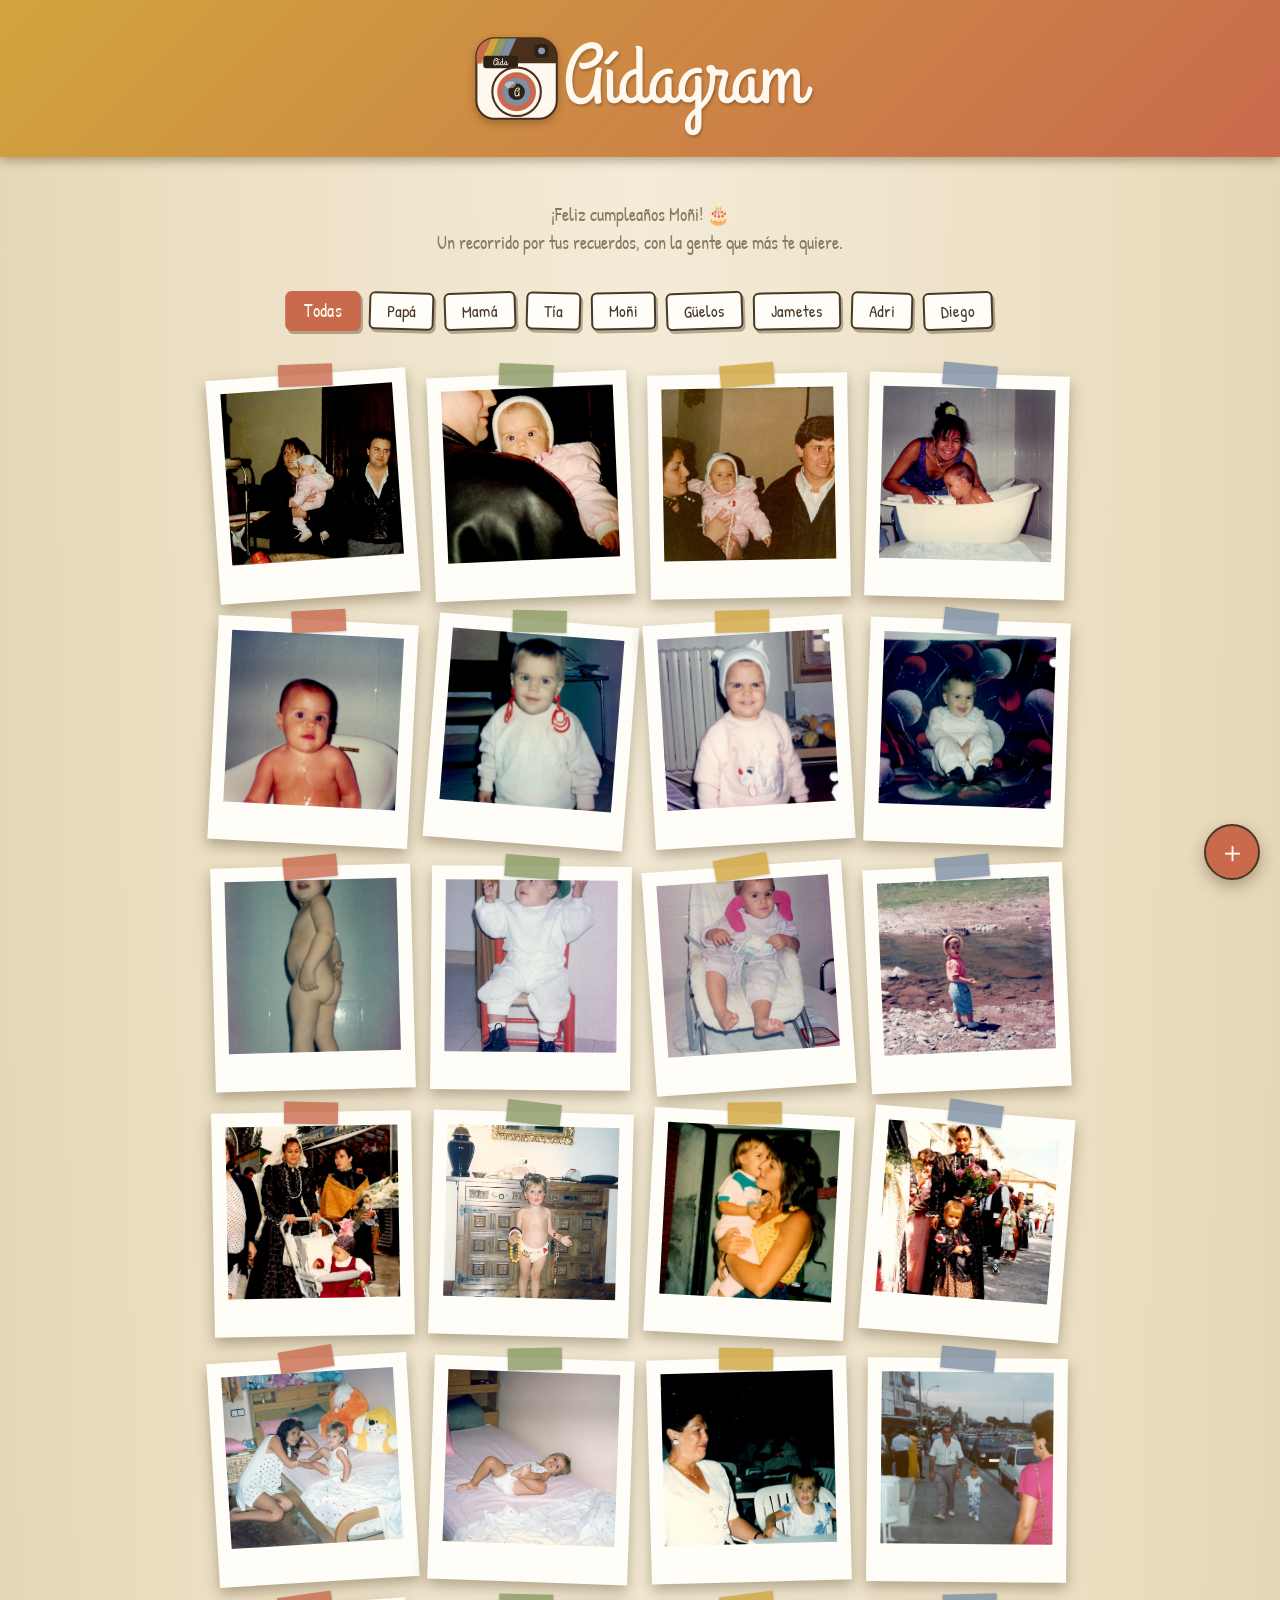
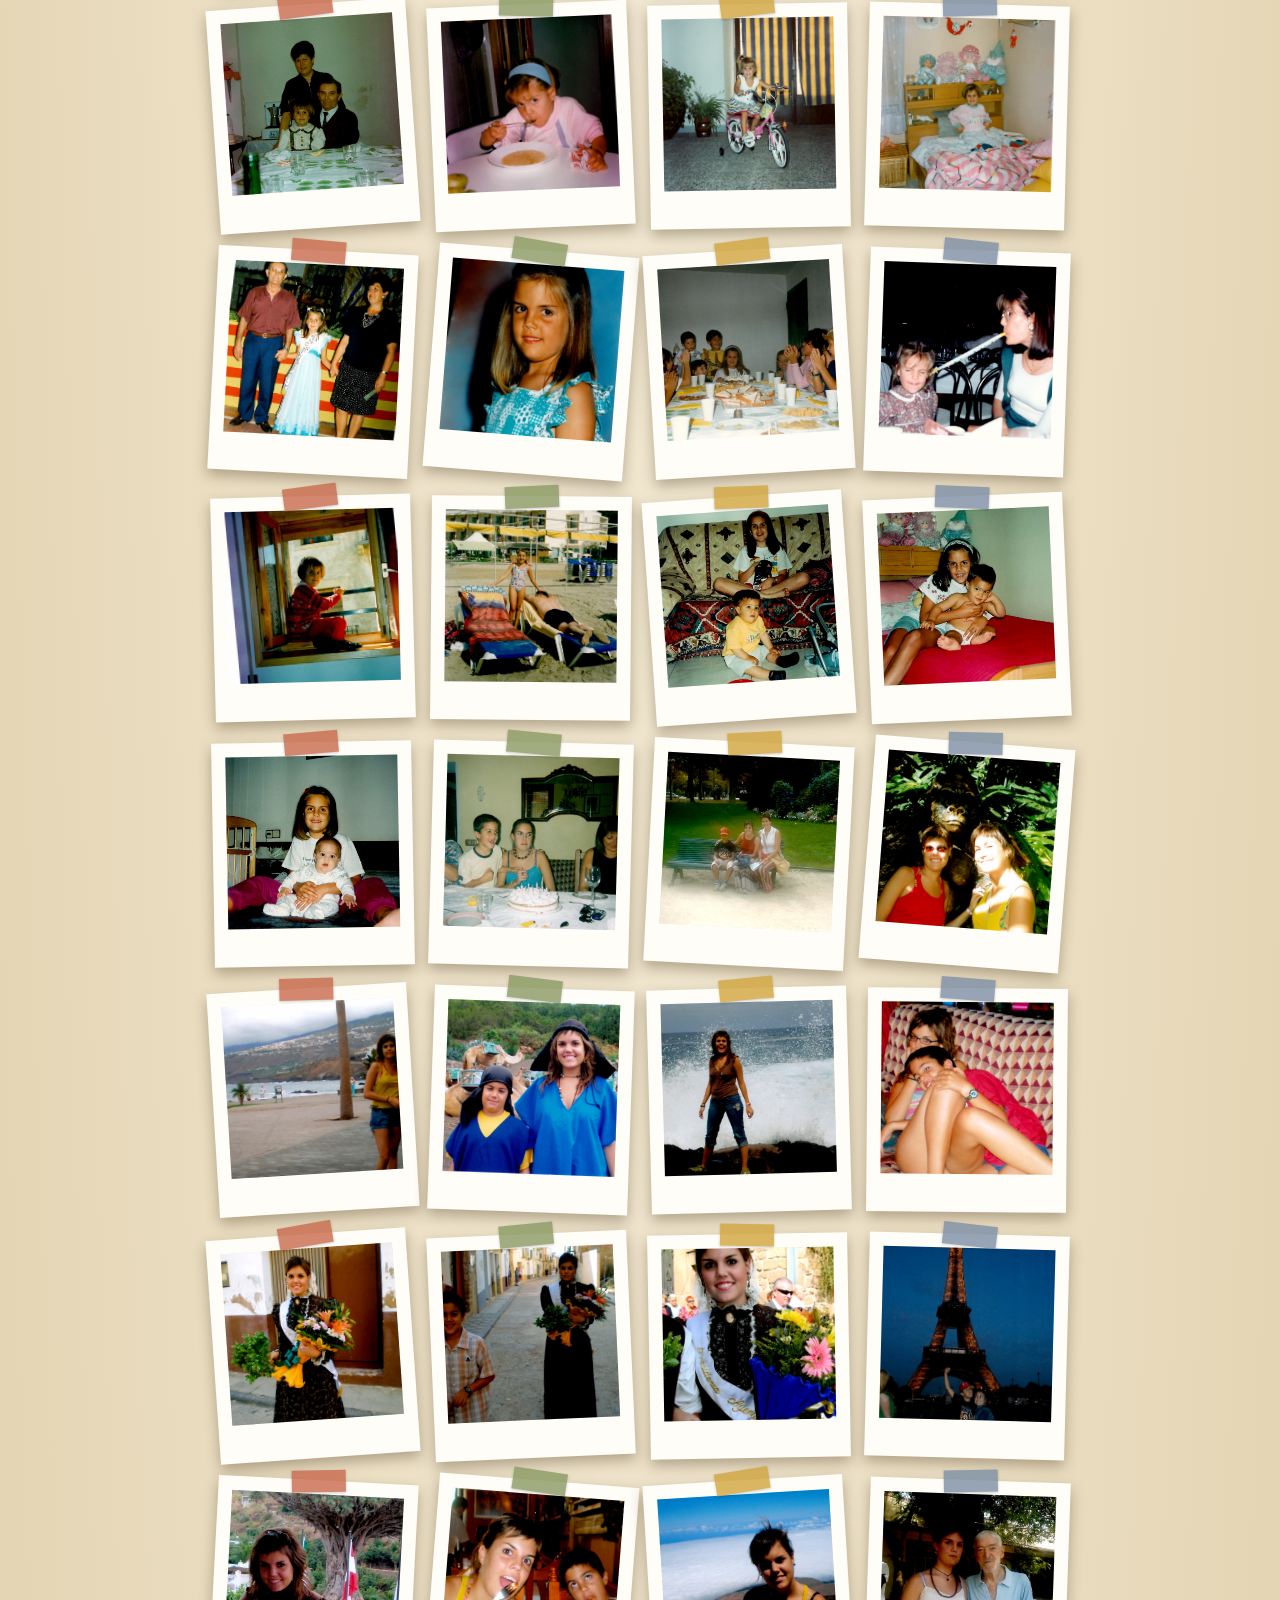
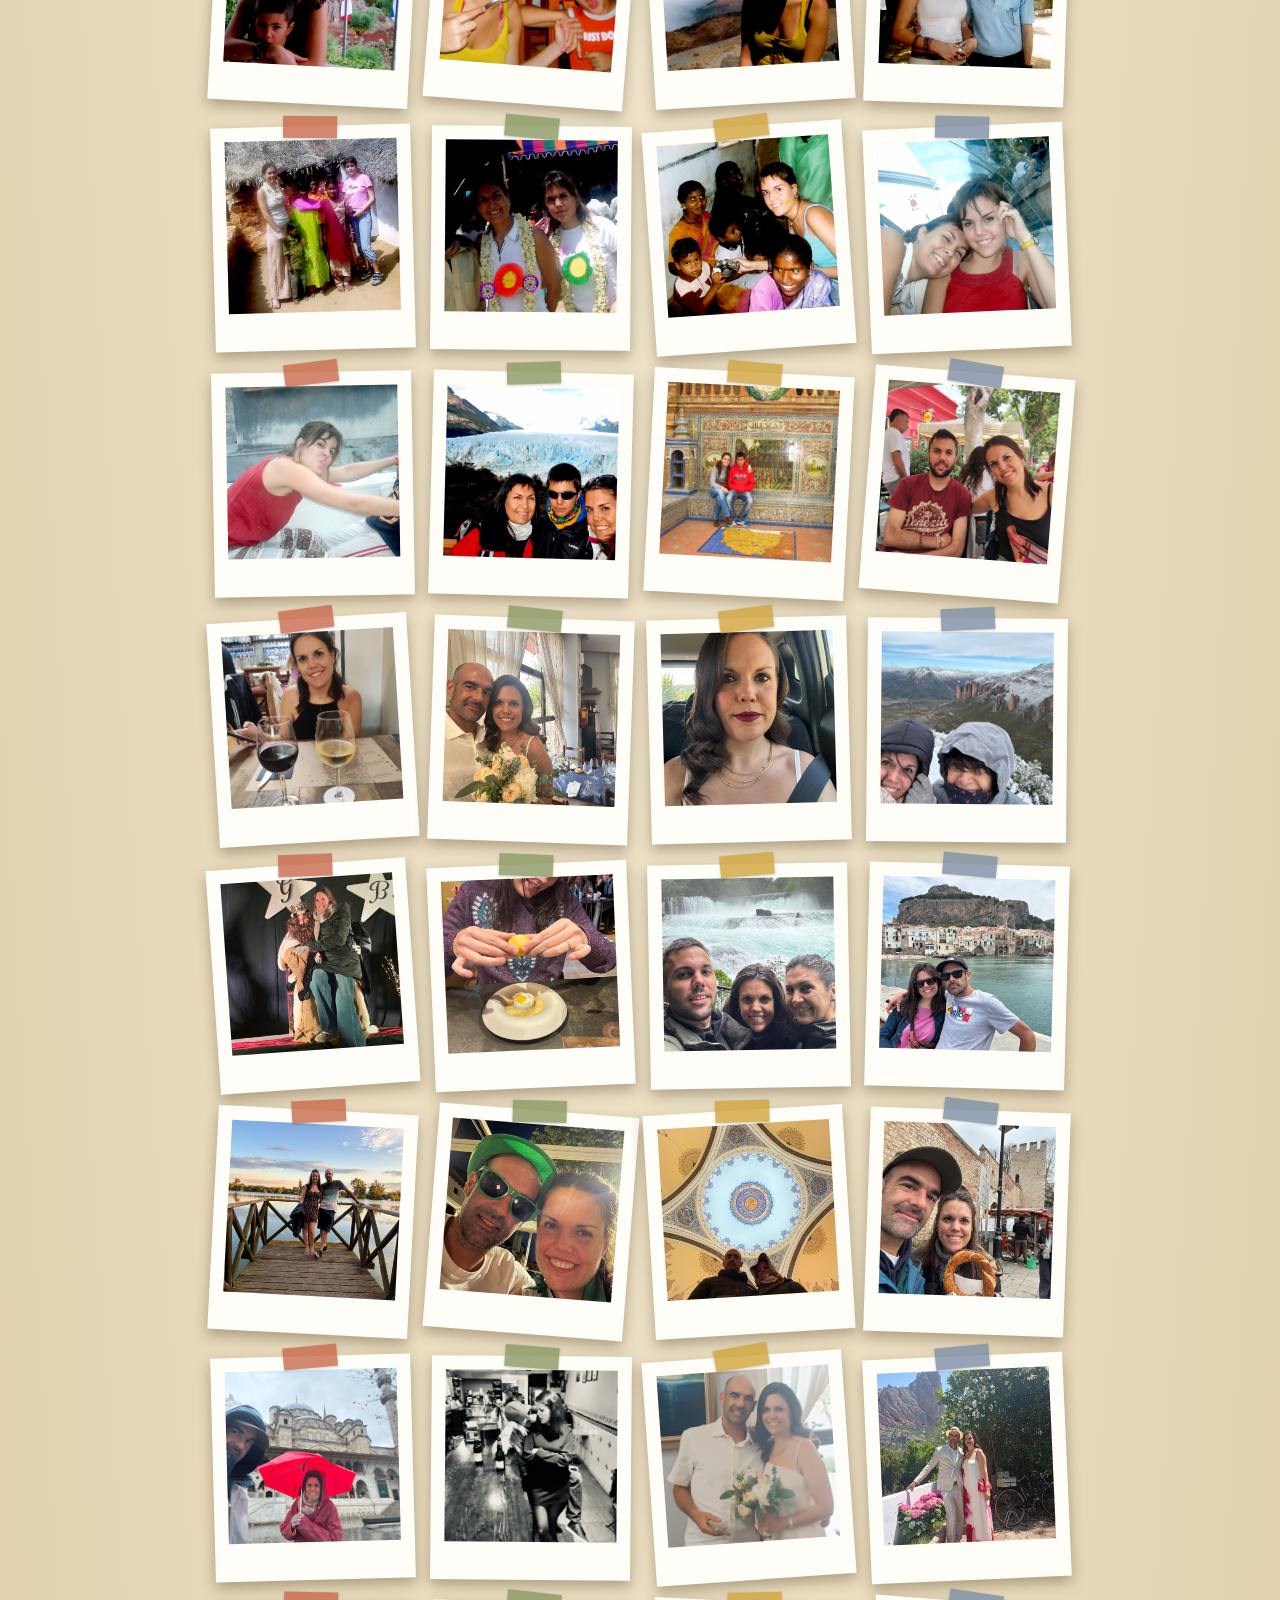
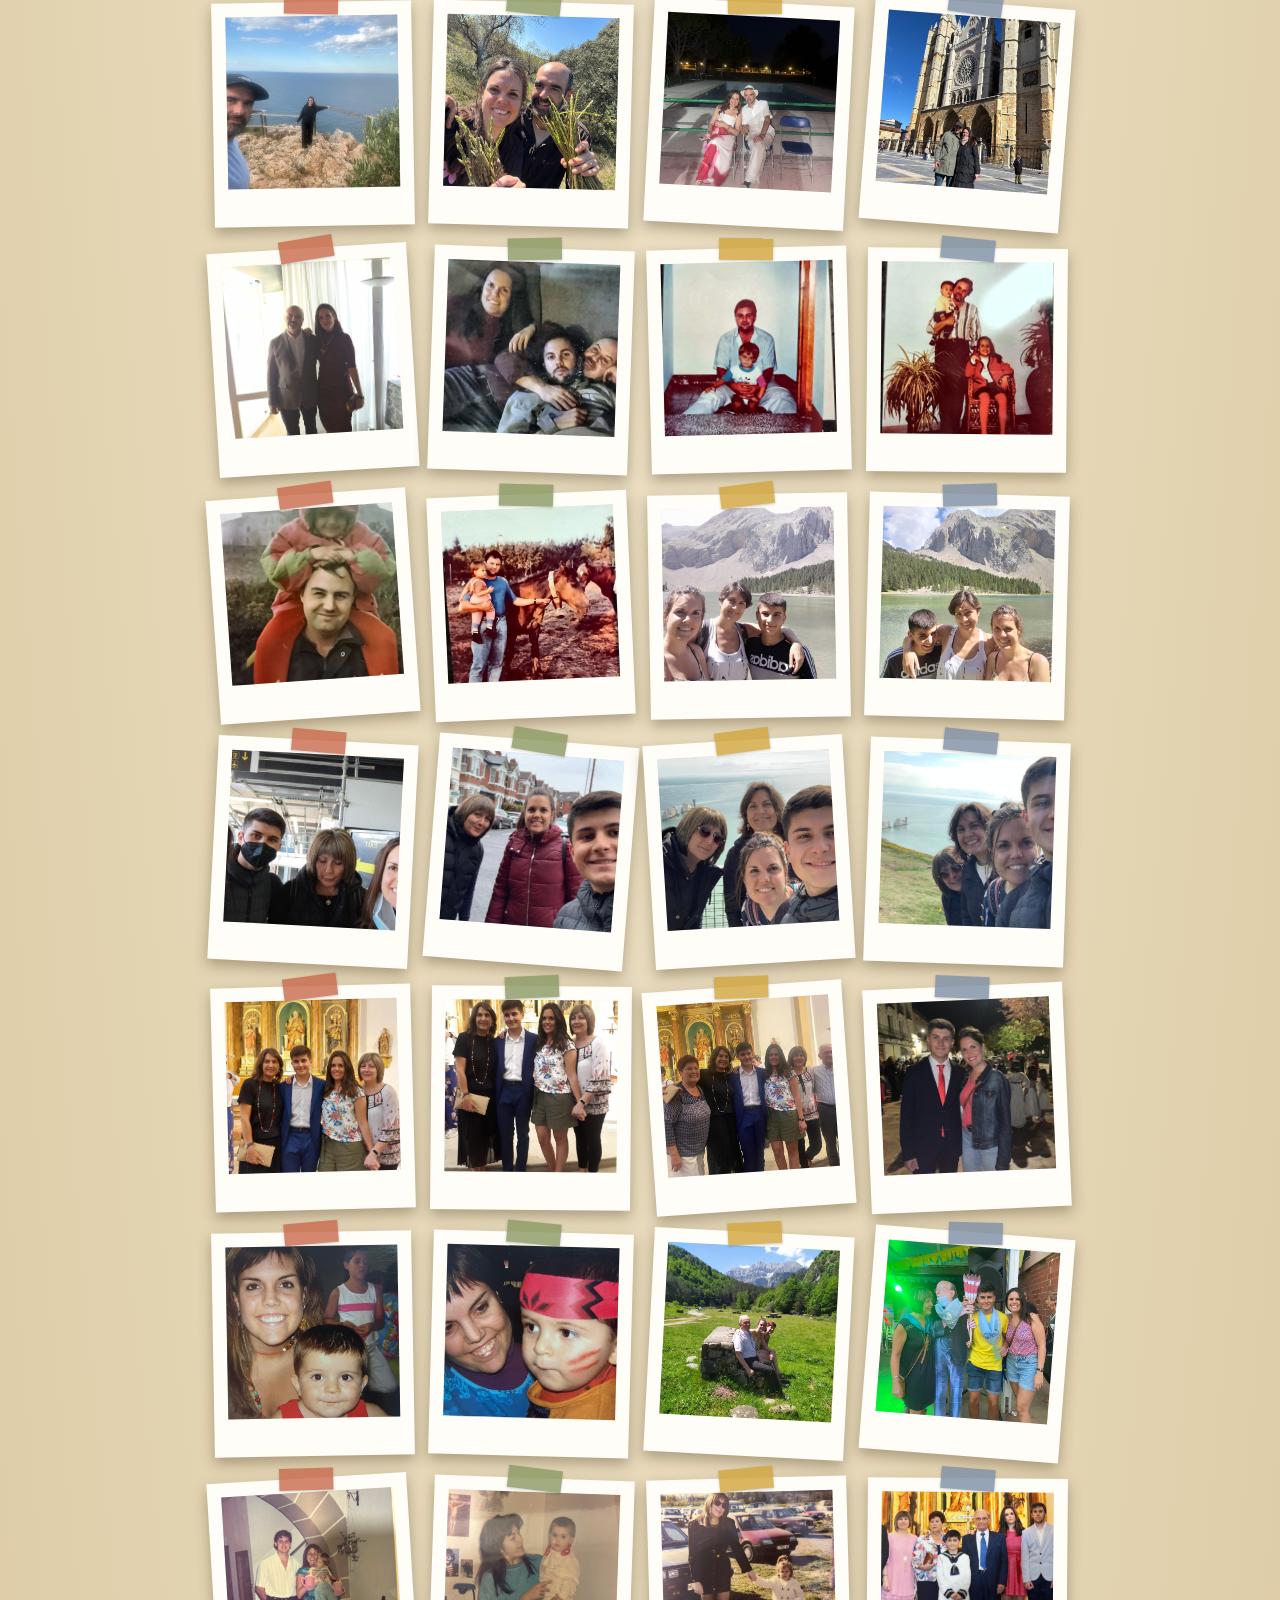
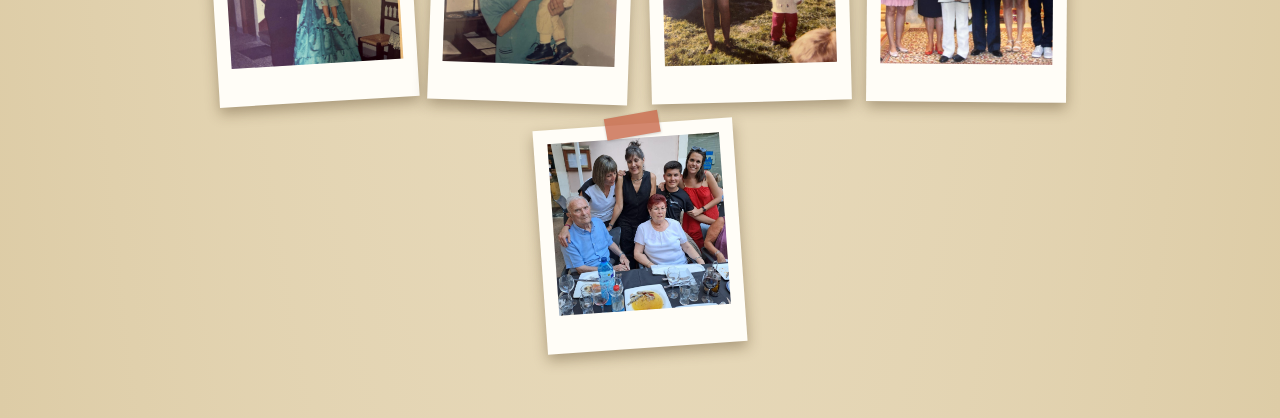
==== commit 97d3232e: "Añade versión a la URL del icono para forzar su actualización El icono nuevo no se veía tras reinsta" ====
--- a/index.html
+++ b/index.html
@@ -9,7 +9,7 @@
 <!-- Permite instalarla como app (Android/Chrome y, por separado, iOS) -->
 <link rel="manifest" href="manifest.json">
 <meta name="theme-color" content="#c96a4d">
-<link rel="apple-touch-icon" href="icon-512.png">
+<link rel="apple-touch-icon" href="icon-512.png?v=2">
 <meta name="apple-mobile-web-app-capable" content="yes">
 <meta name="apple-mobile-web-app-status-bar-style" content="black-translucent">
 <meta name="apple-mobile-web-app-title" content="Aídagram">
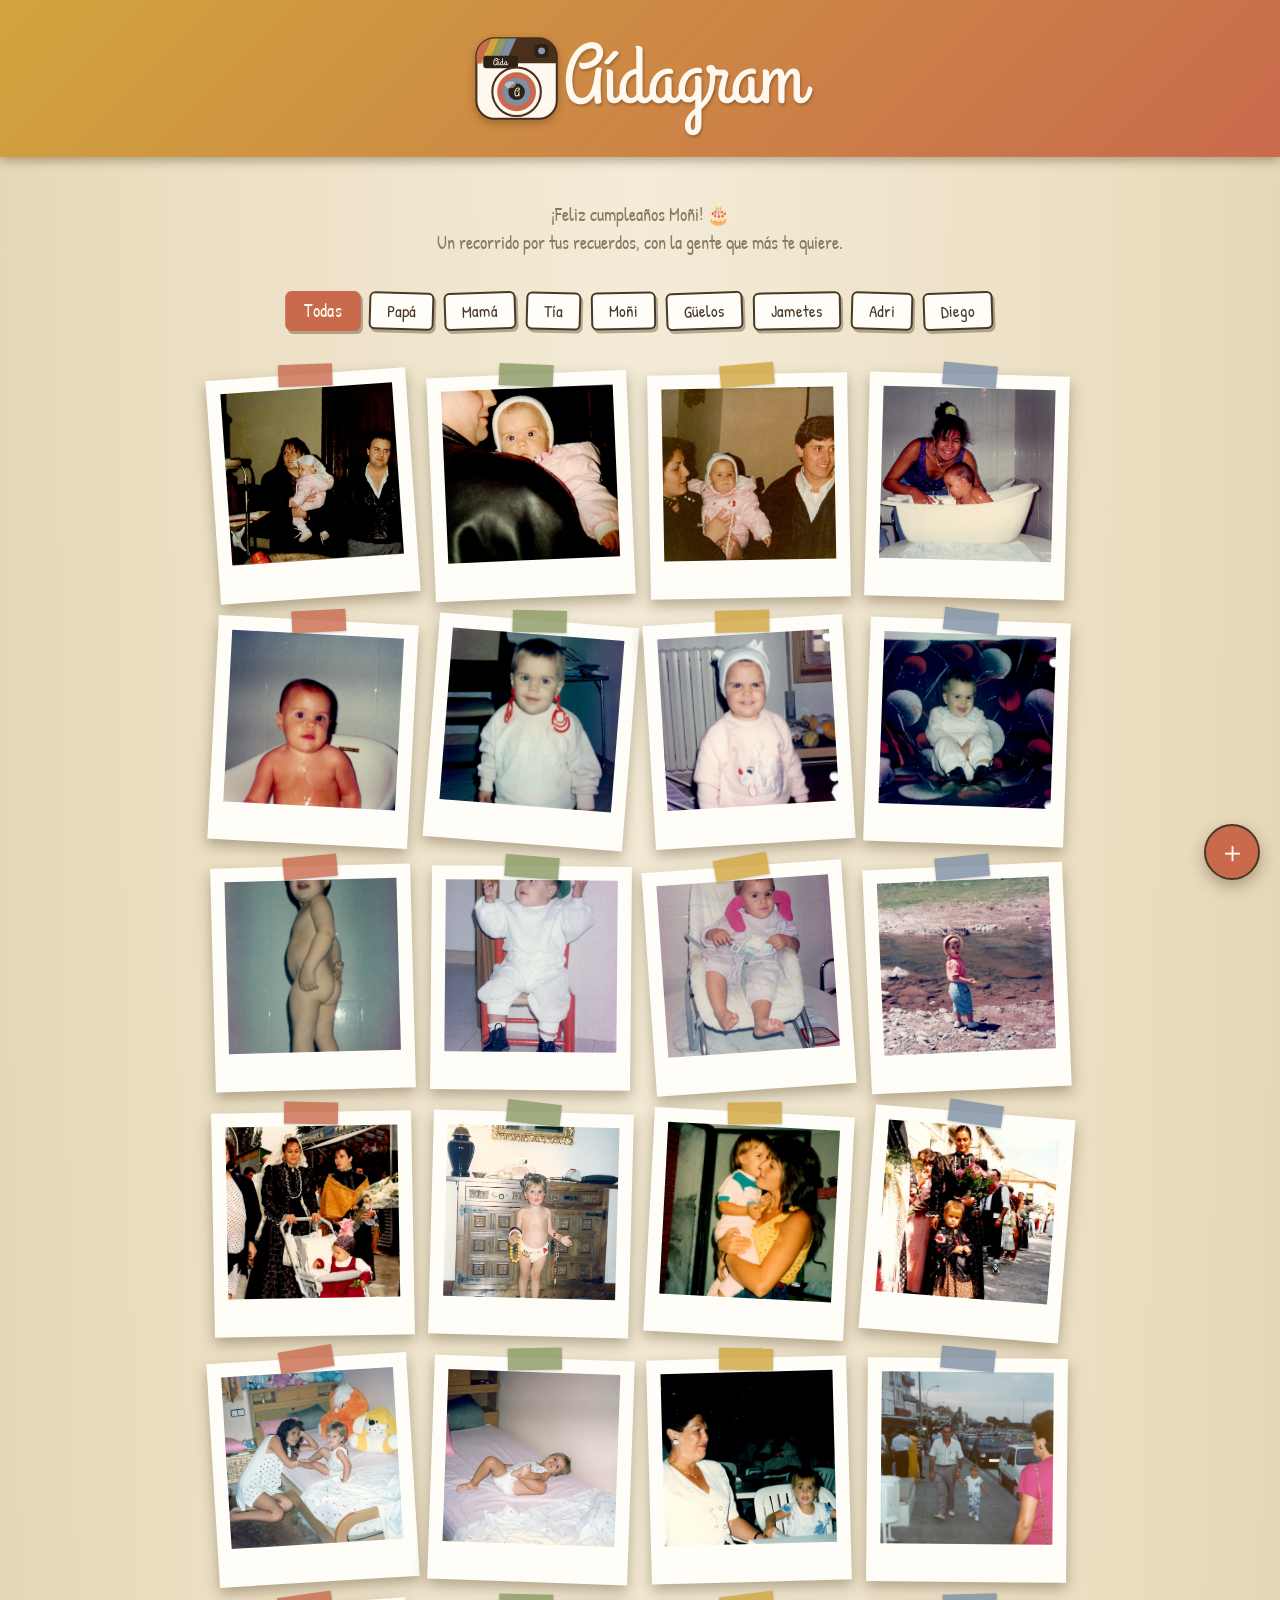
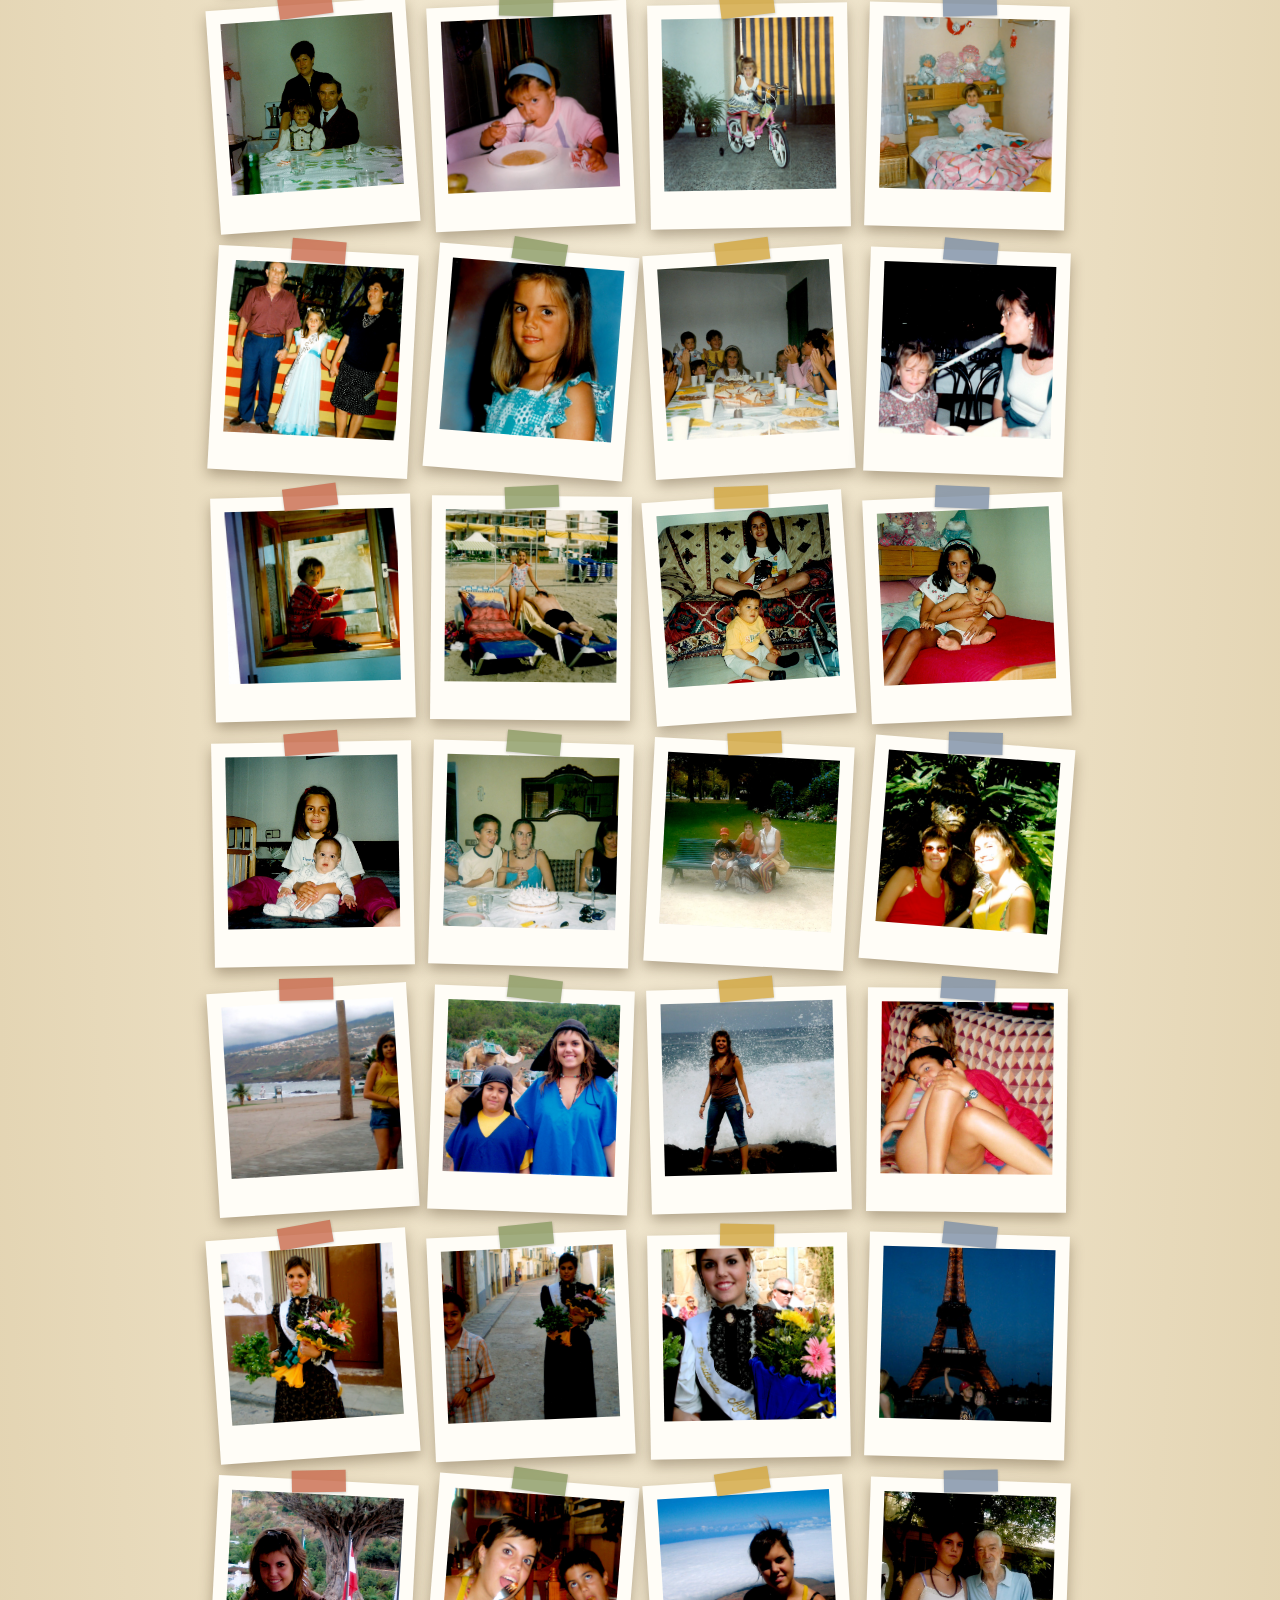
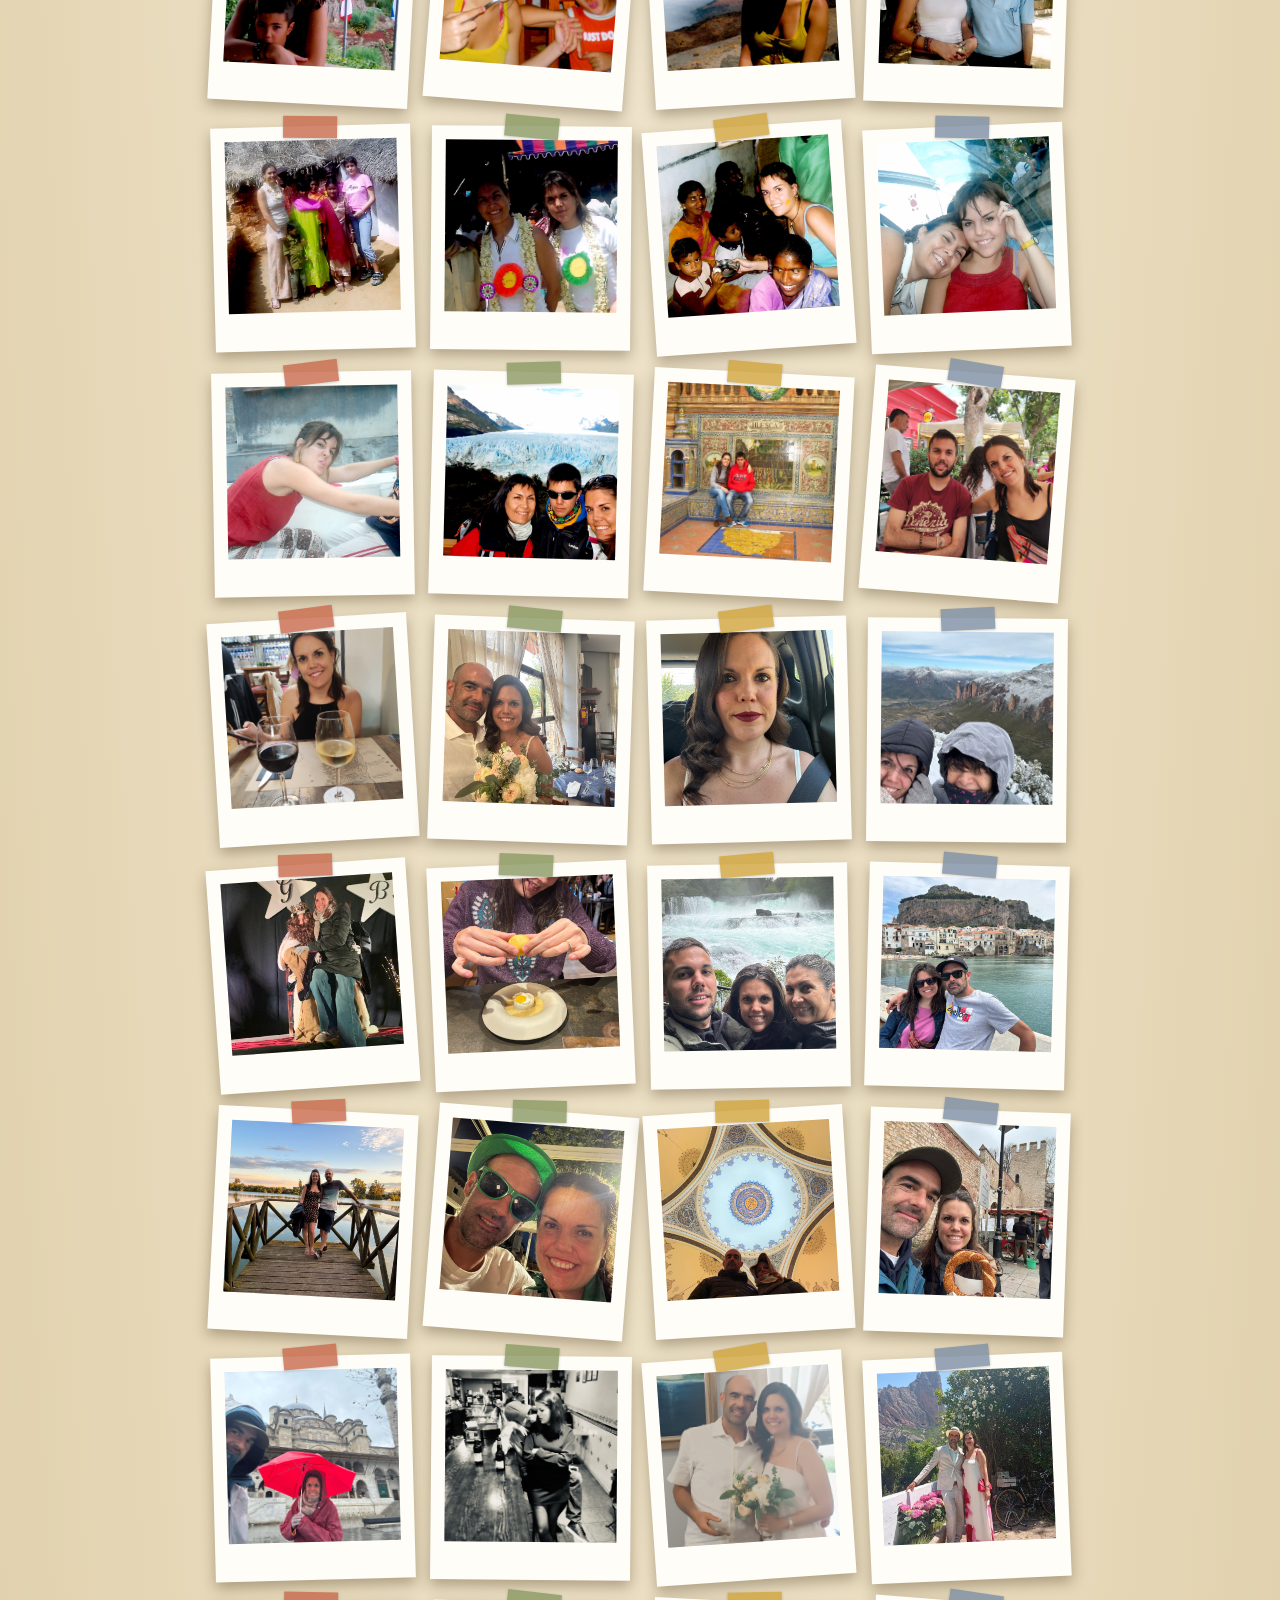
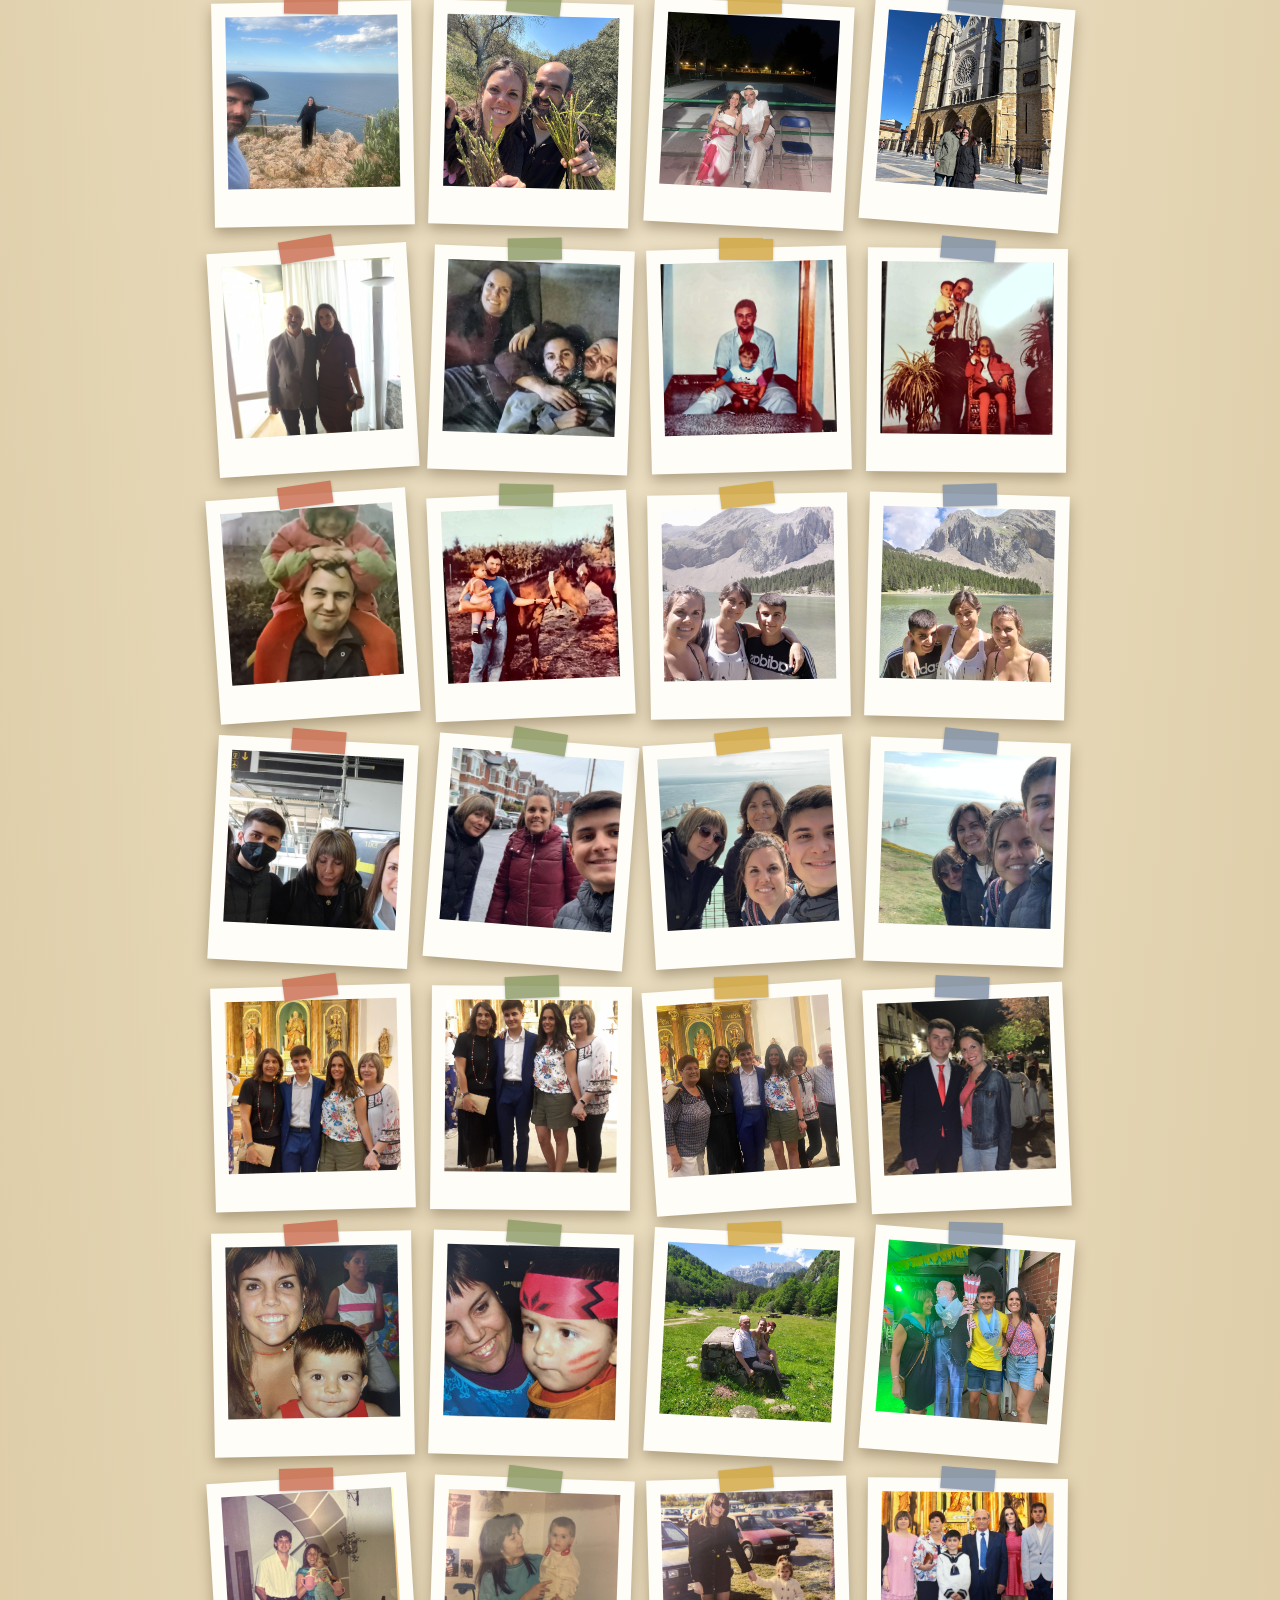
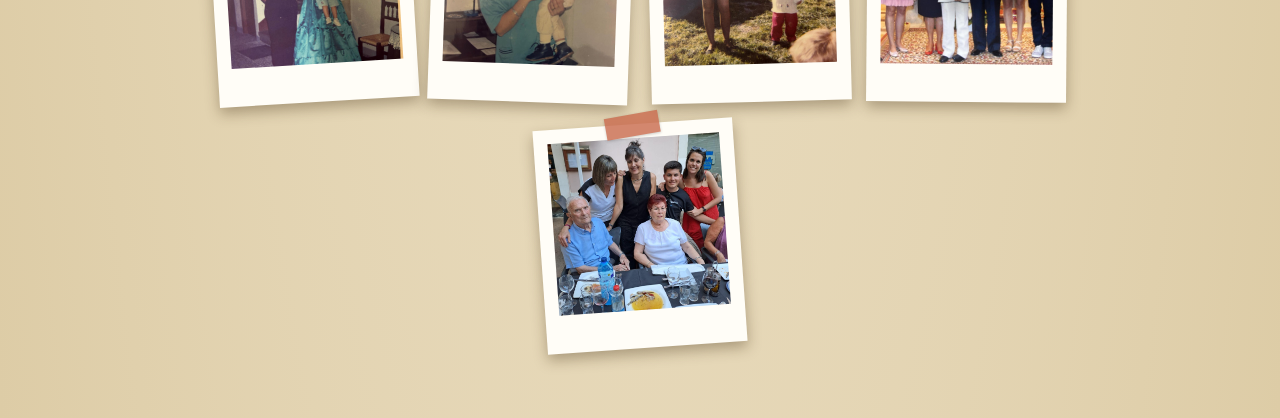
==== commit 0d9629b7: "Rehace el icono de la app a sangre completa (sin margen ni redondeo propio) El icono anterior tenía " ====
--- a/index.html
+++ b/index.html
@@ -9,7 +9,7 @@
 <!-- Permite instalarla como app (Android/Chrome y, por separado, iOS) -->
 <link rel="manifest" href="manifest.json">
 <meta name="theme-color" content="#c96a4d">
-<link rel="apple-touch-icon" href="icon-512.png?v=2">
+<link rel="apple-touch-icon" href="icon-512.png?v=3">
 <meta name="apple-mobile-web-app-capable" content="yes">
 <meta name="apple-mobile-web-app-status-bar-style" content="black-translucent">
 <meta name="apple-mobile-web-app-title" content="Aídagram">
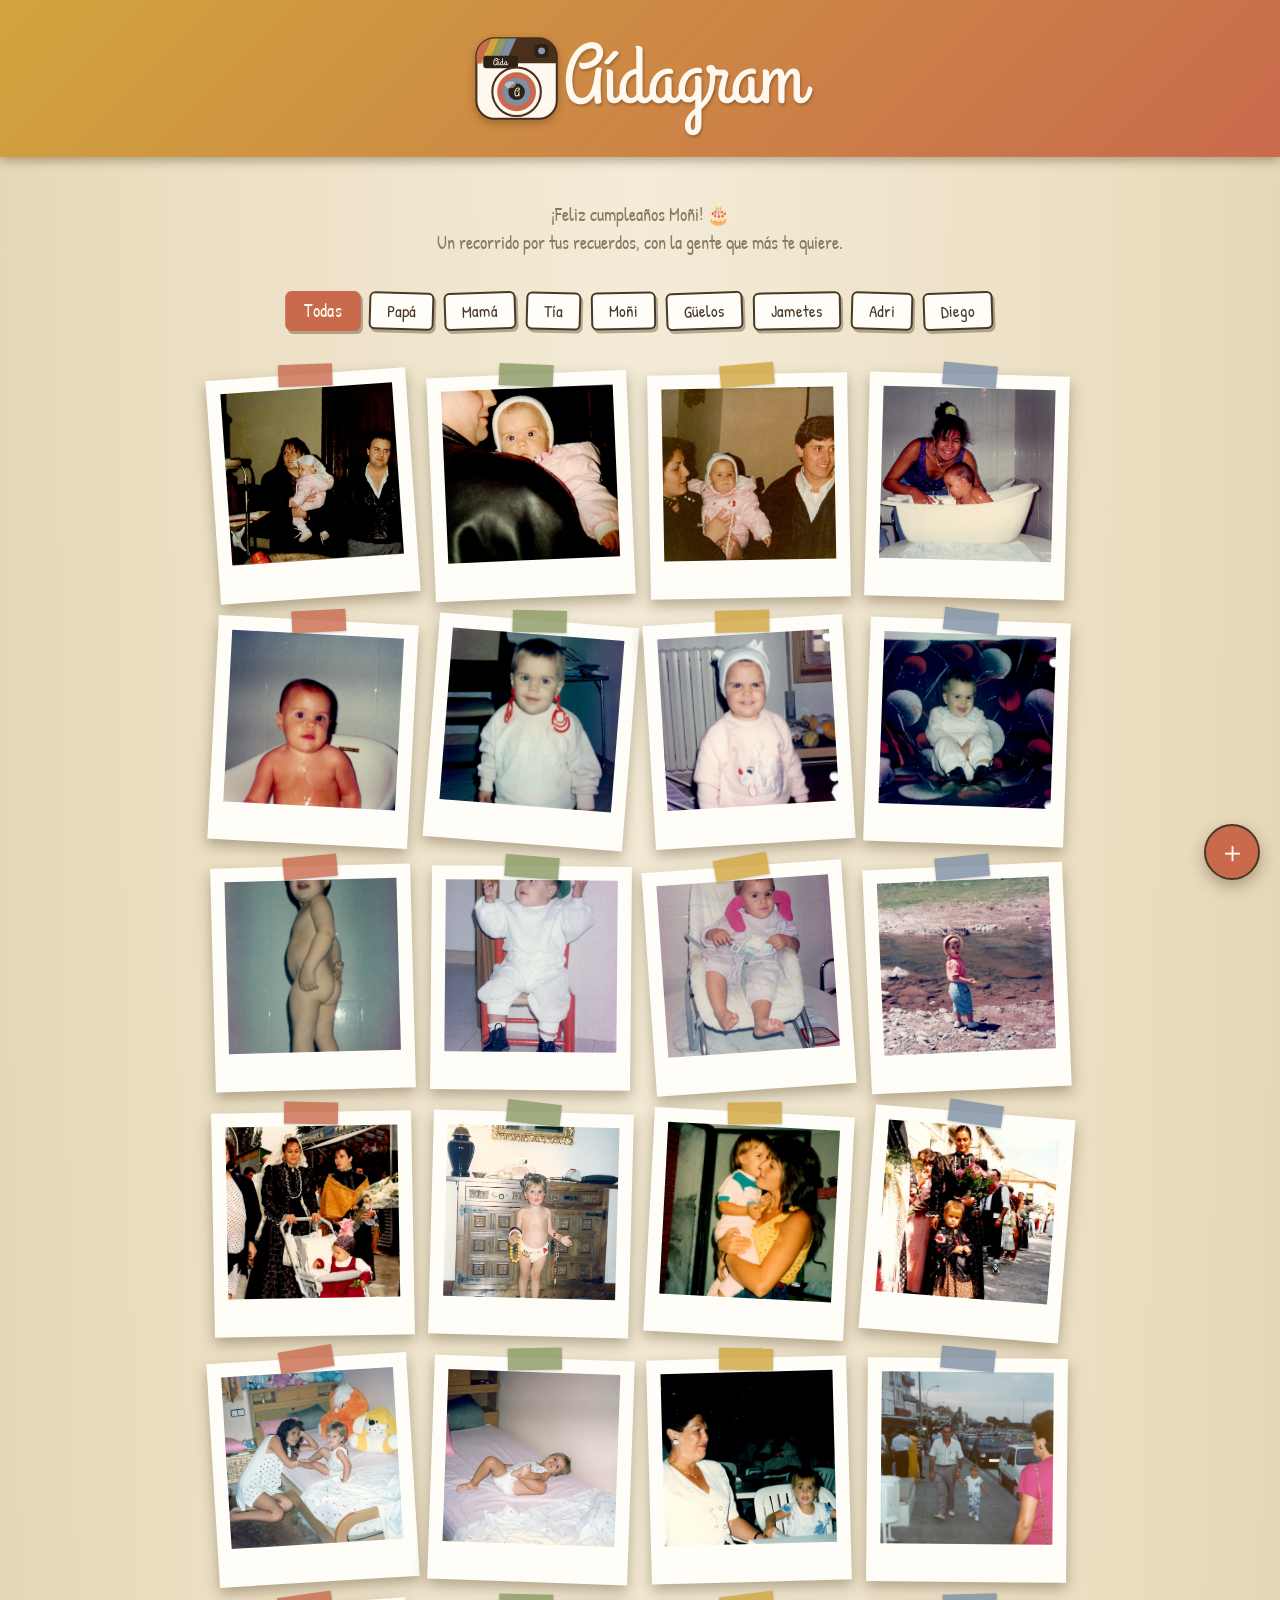
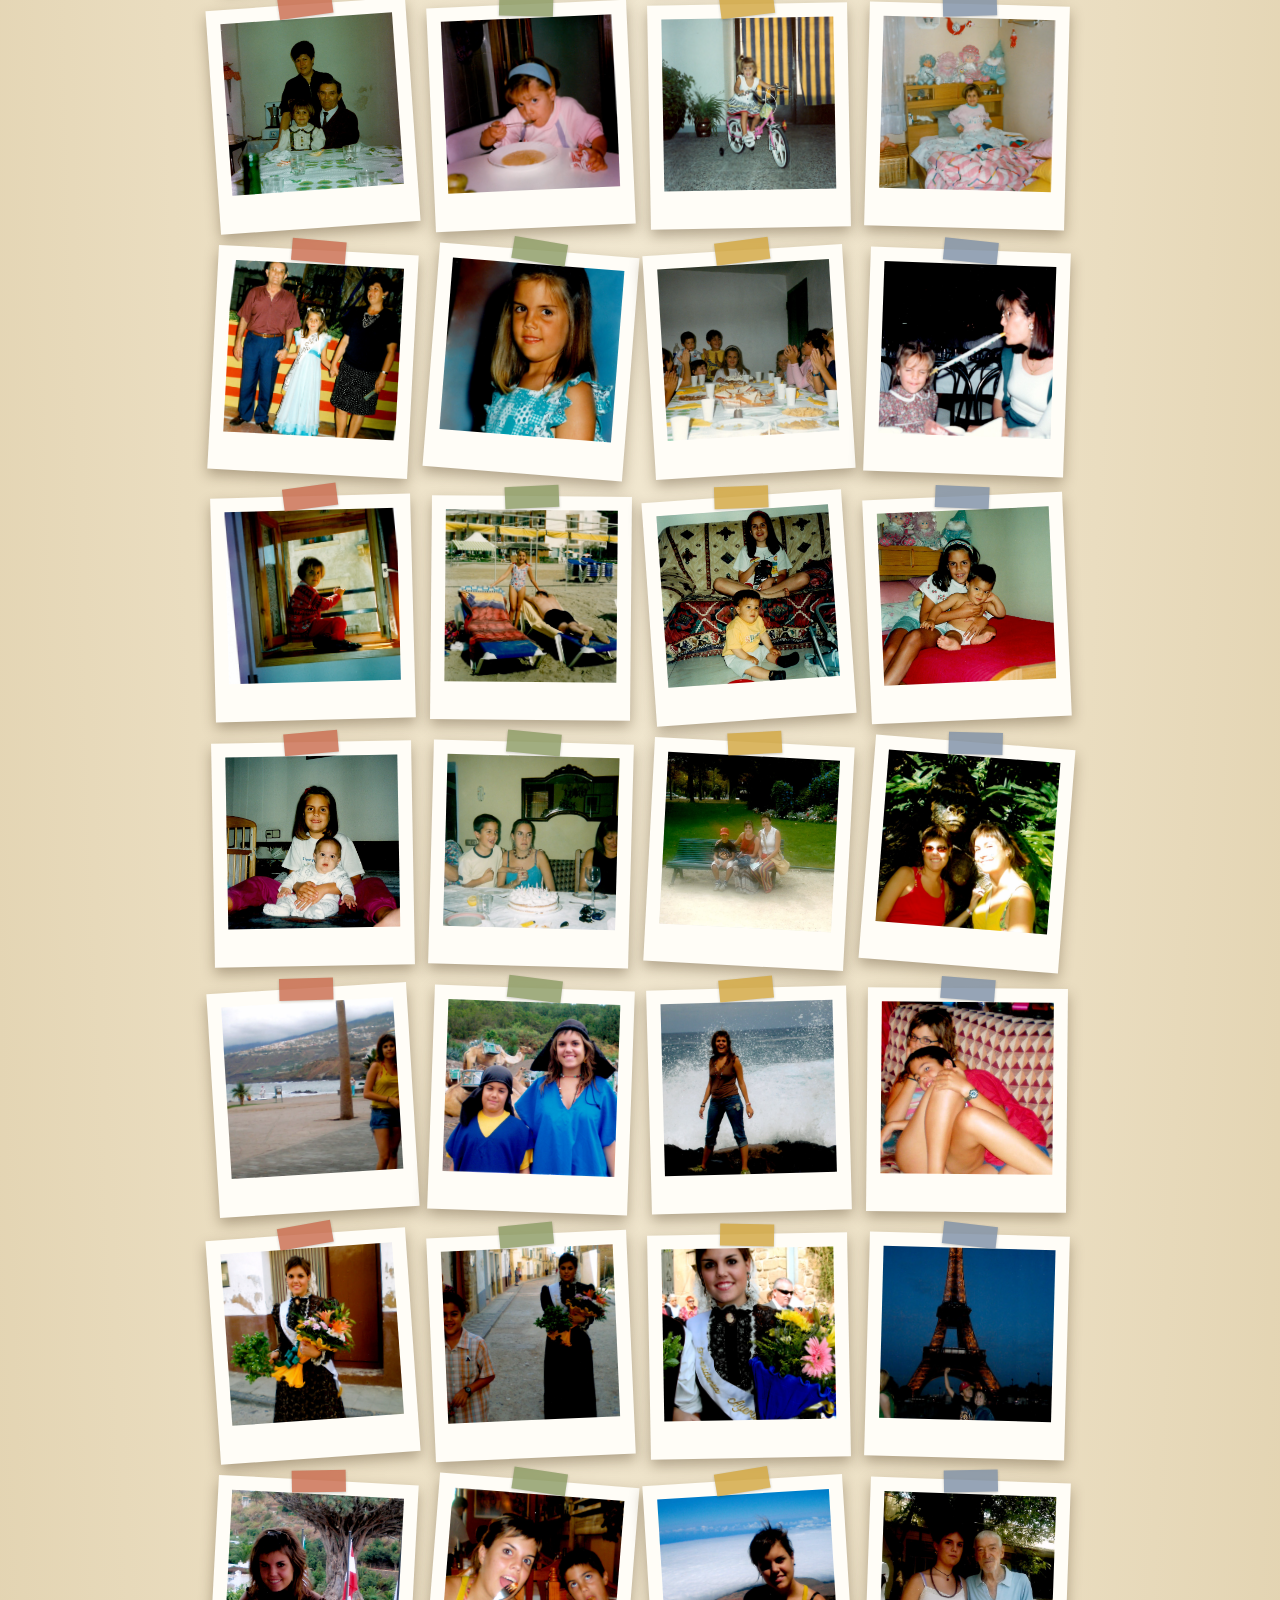
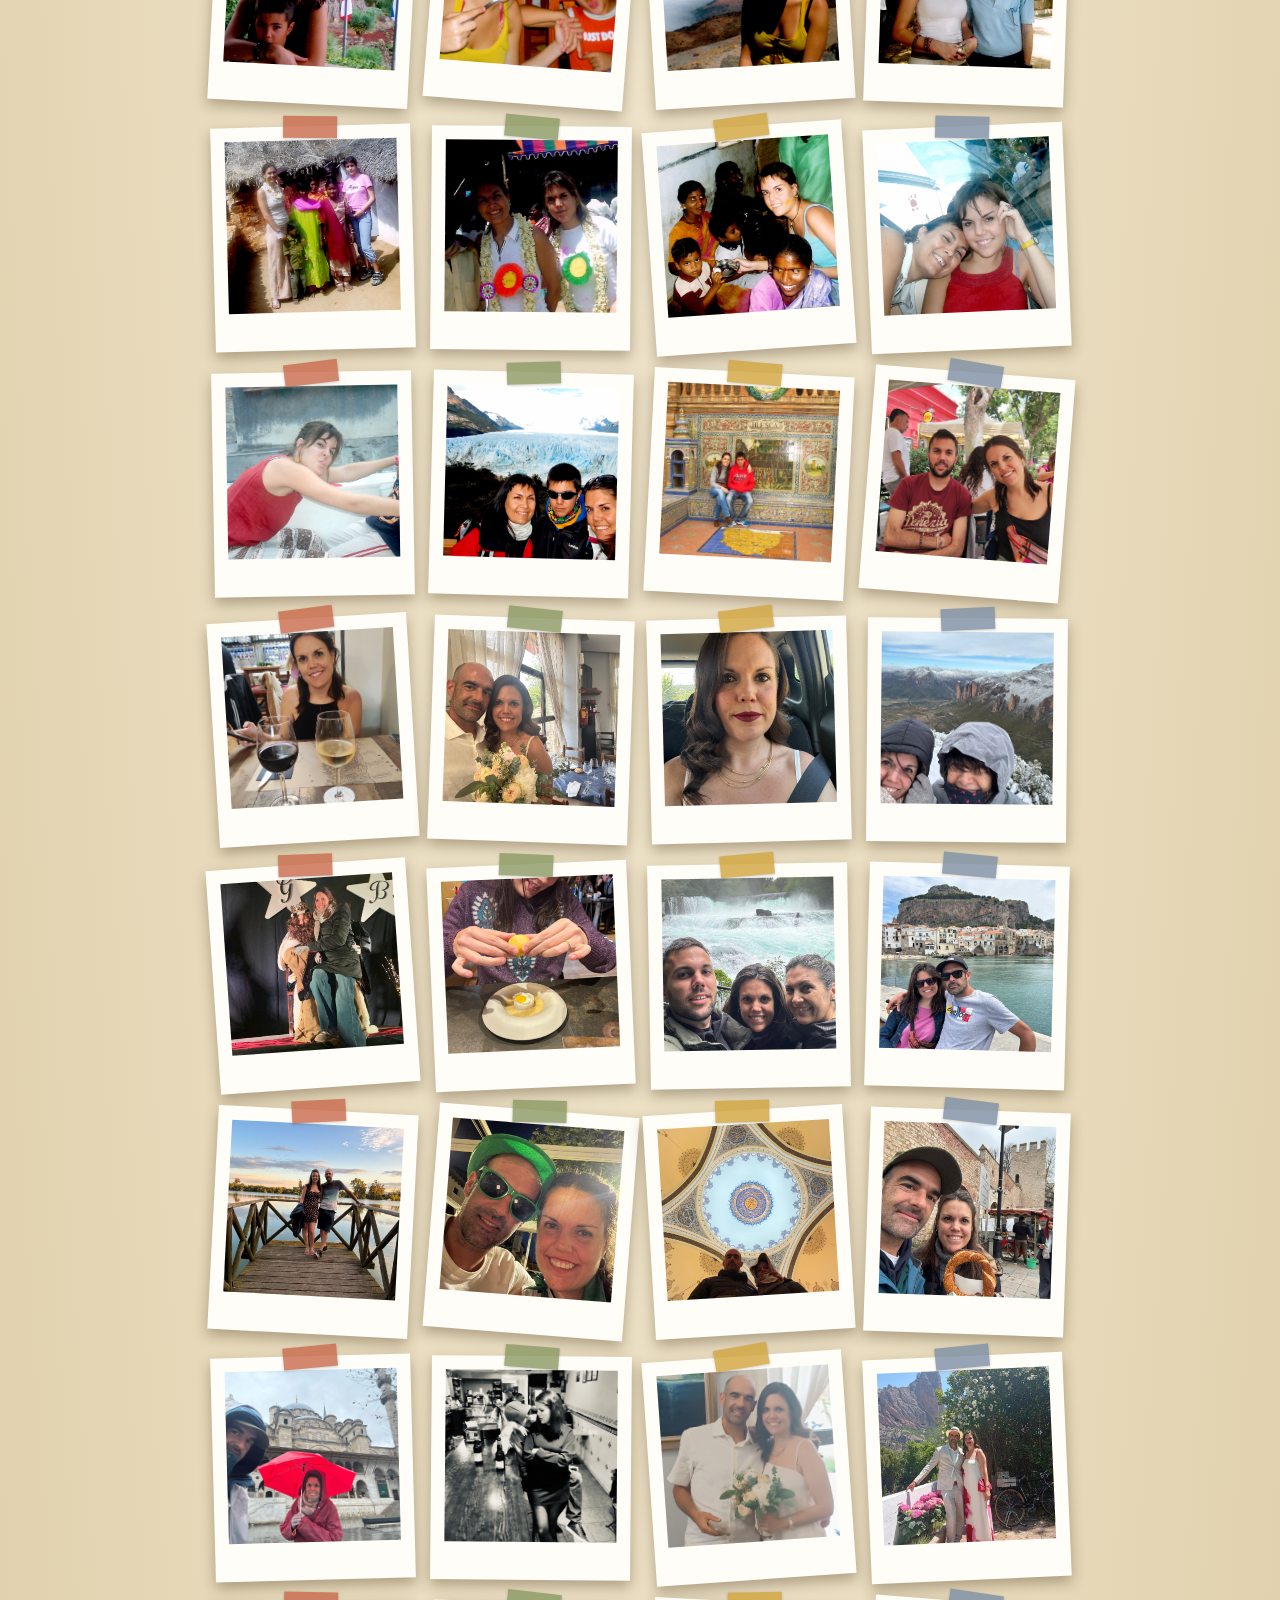
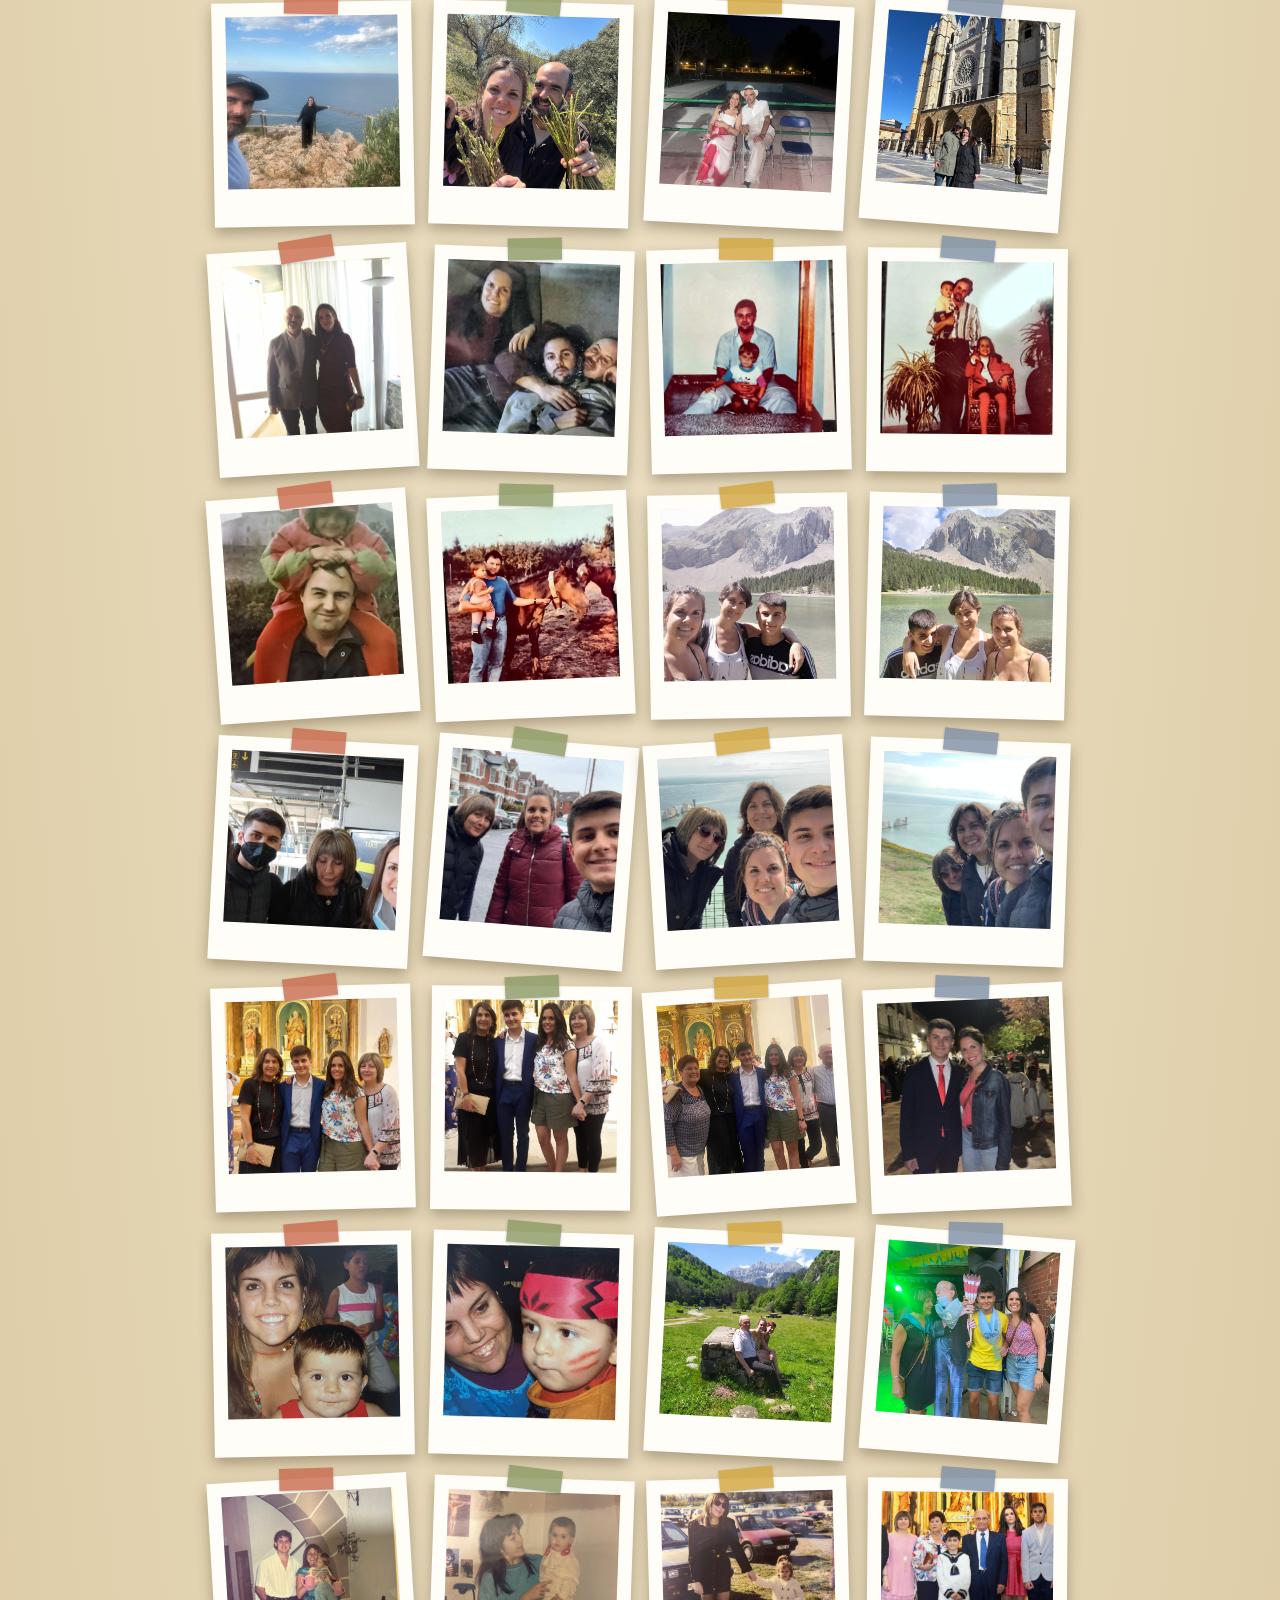
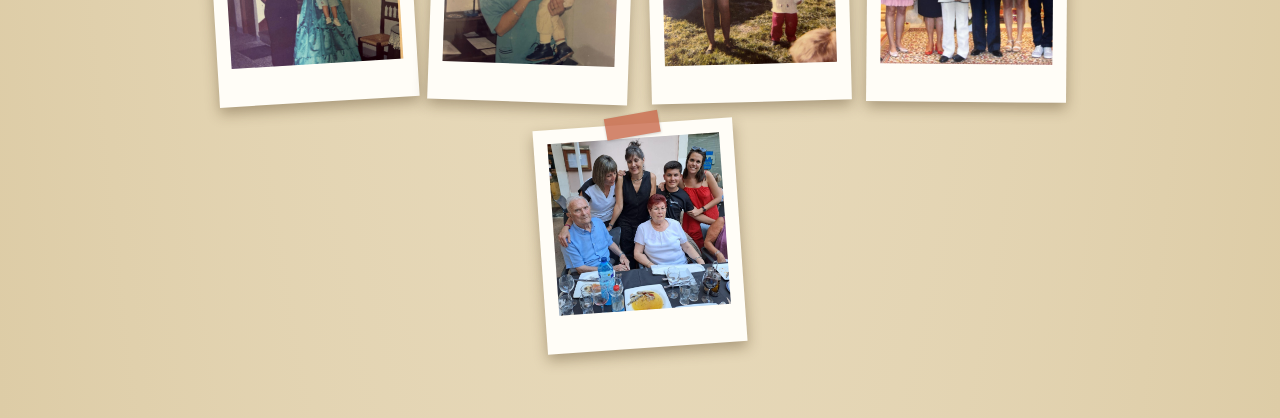
==== commit d2f881e7: "Revierte el zoom del icono (el 10% cortaba demasiado) Vuelve a la versión sin ampliar (a sangre comp" ====
--- a/index.html
+++ b/index.html
@@ -9,7 +9,7 @@
 <!-- Permite instalarla como app (Android/Chrome y, por separado, iOS) -->
 <link rel="manifest" href="manifest.json">
 <meta name="theme-color" content="#c96a4d">
-<link rel="apple-touch-icon" href="icon-512.png?v=3">
+<link rel="apple-touch-icon" href="icon-512.png?v=5">
 <meta name="apple-mobile-web-app-capable" content="yes">
 <meta name="apple-mobile-web-app-status-bar-style" content="black-translucent">
 <meta name="apple-mobile-web-app-title" content="Aídagram">
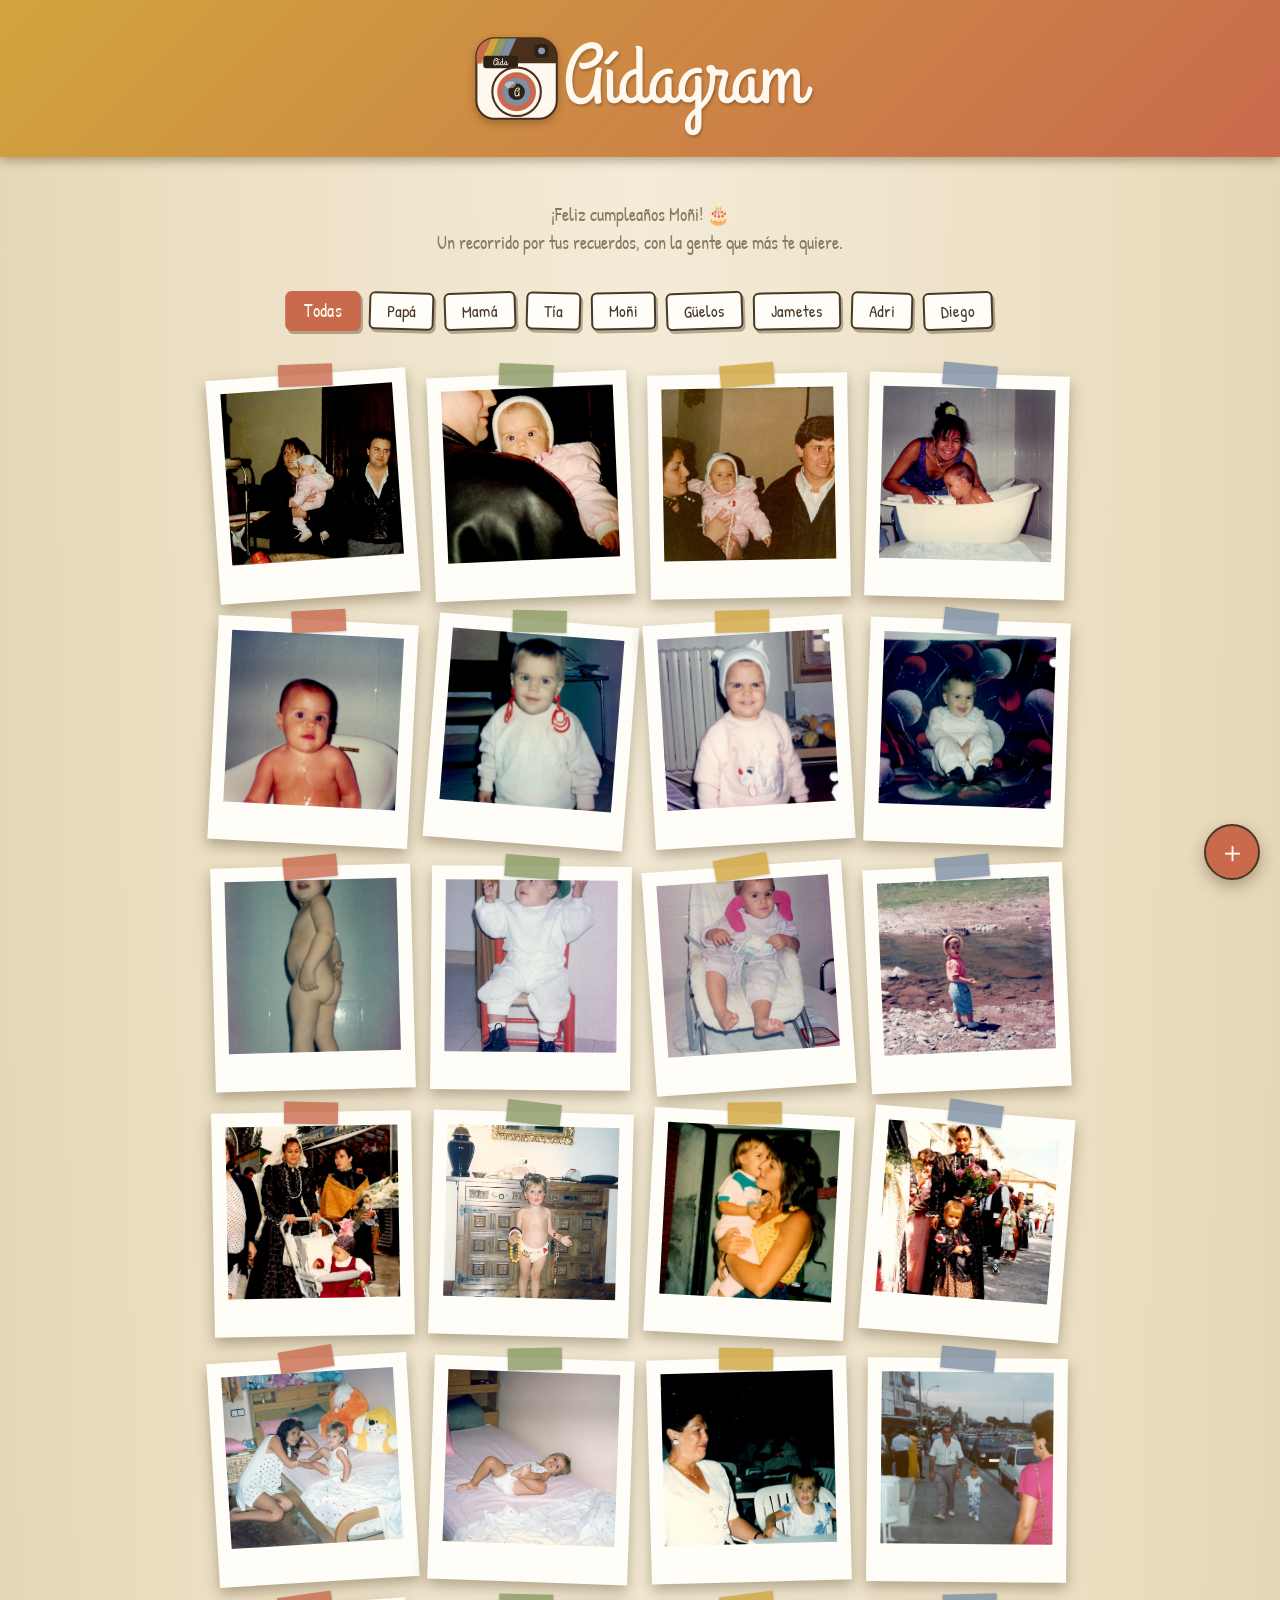
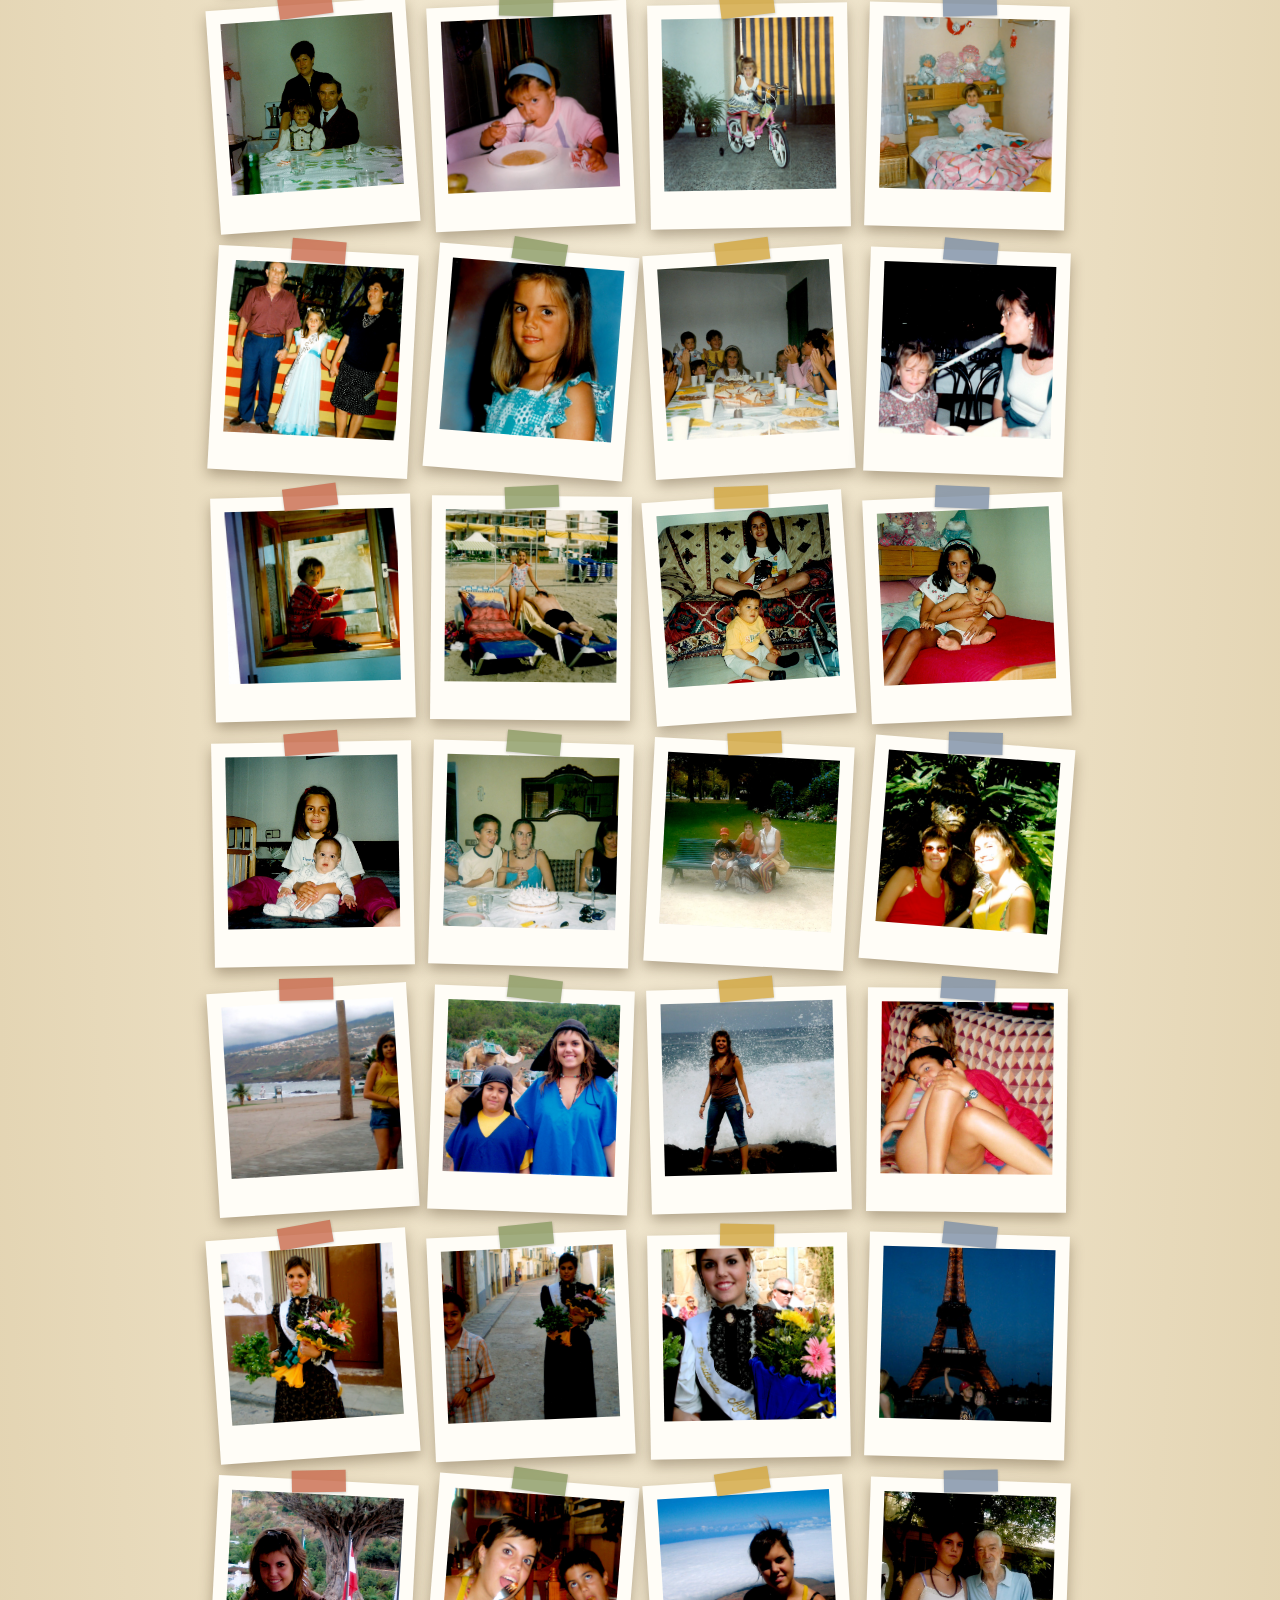
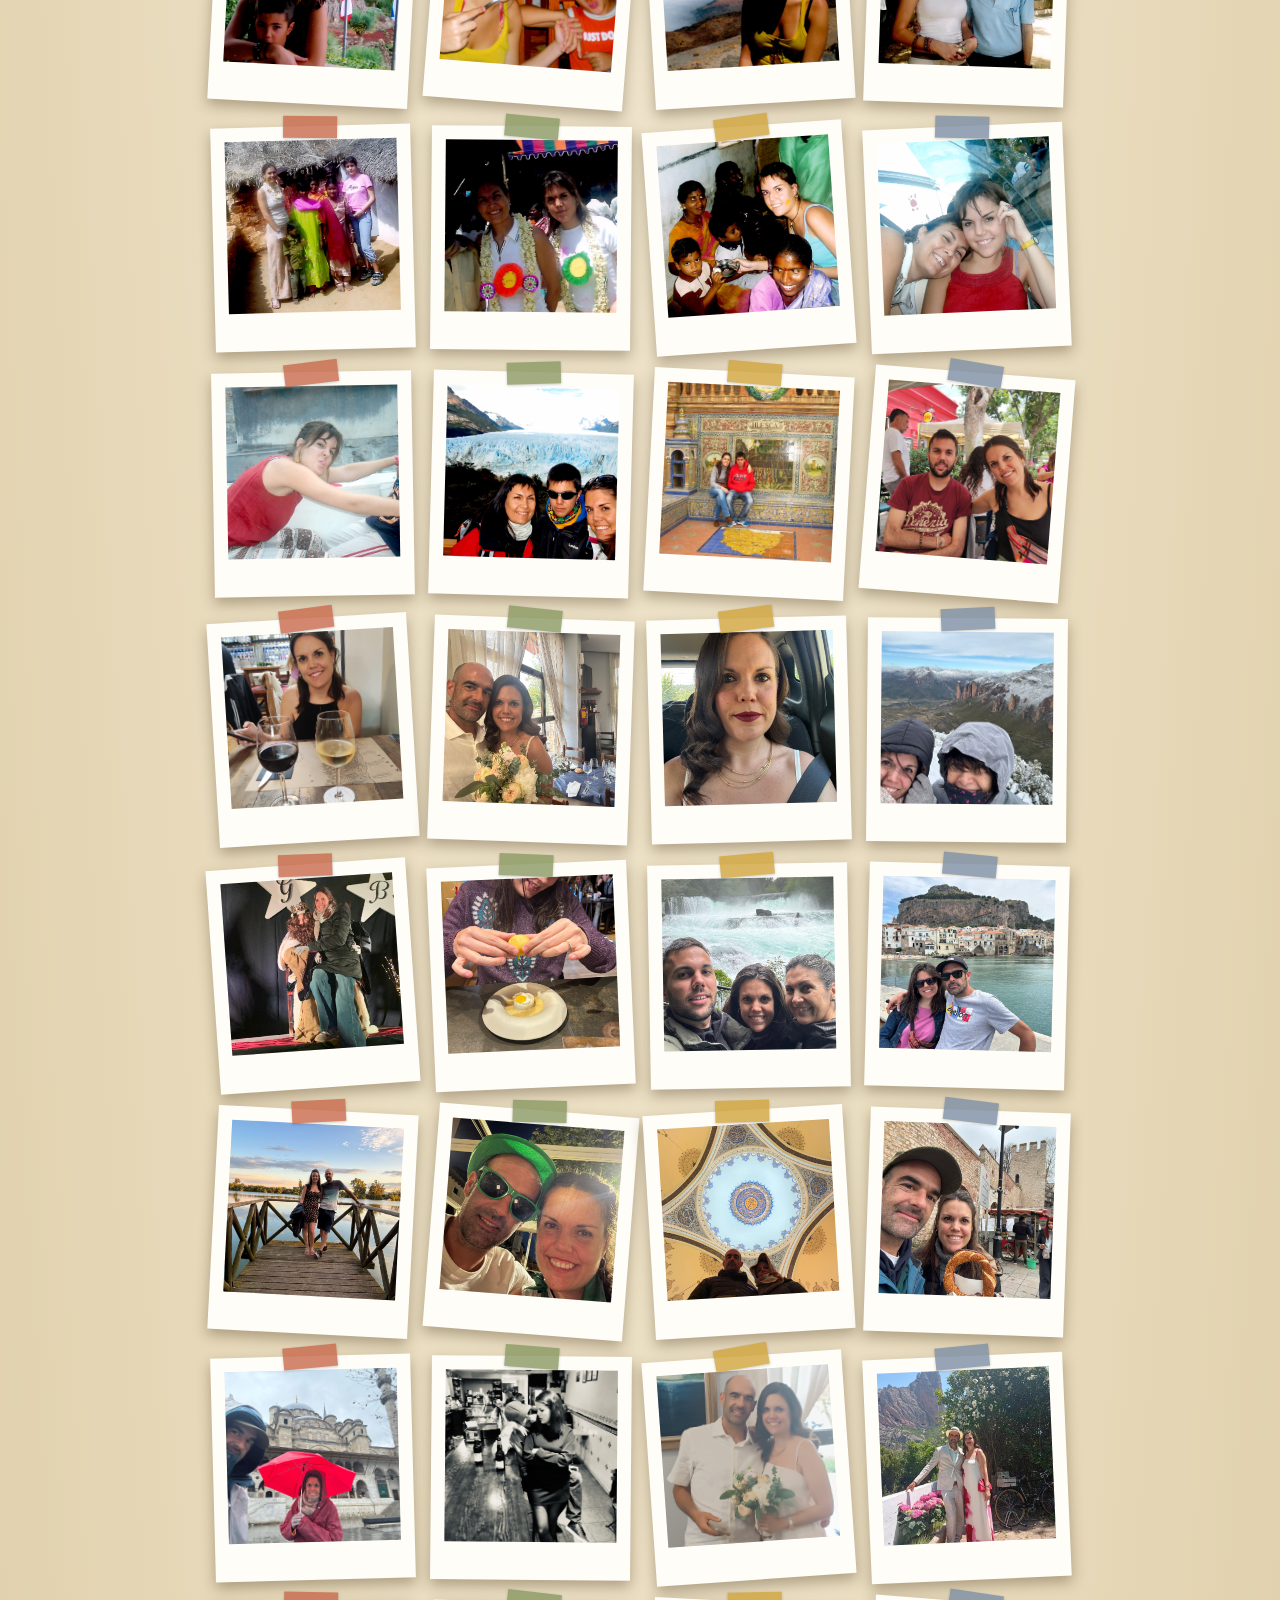
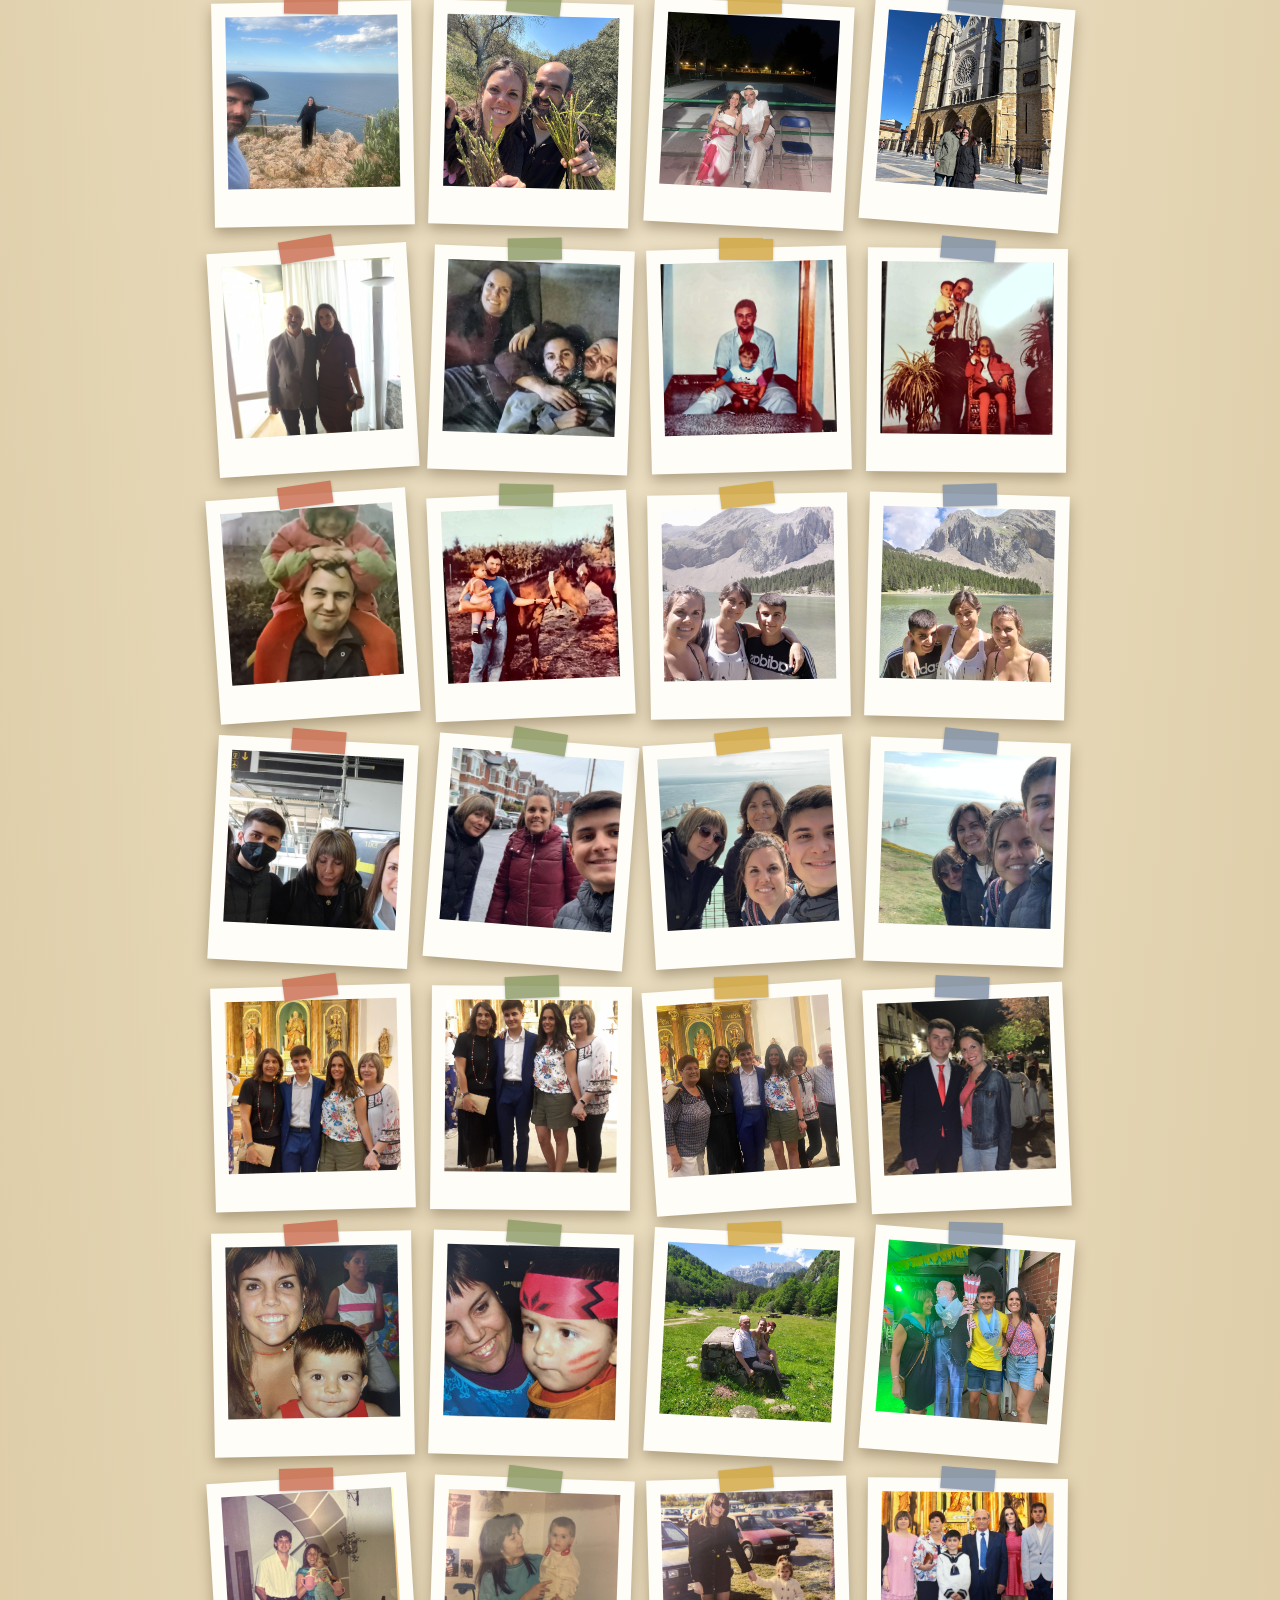
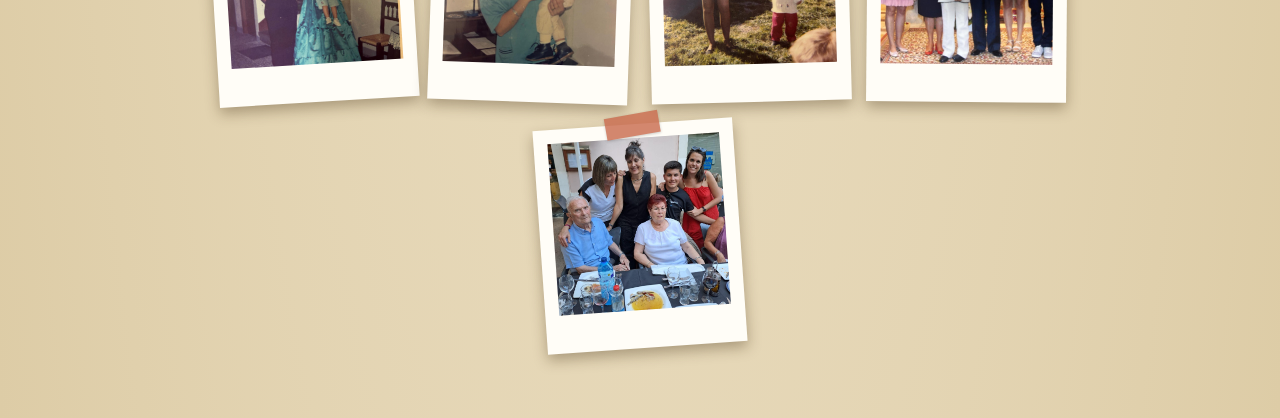
==== commit 8221430f: "Corrige el icono de la app: el PNG anterior no llegaba a los bordes El render anterior se generaba c" ====
--- a/index.html
+++ b/index.html
@@ -9,7 +9,7 @@
 <!-- Permite instalarla como app (Android/Chrome y, por separado, iOS) -->
 <link rel="manifest" href="manifest.json">
 <meta name="theme-color" content="#c96a4d">
-<link rel="apple-touch-icon" href="icon-512.png?v=5">
+<link rel="apple-touch-icon" href="icon-512.png?v=6">
 <meta name="apple-mobile-web-app-capable" content="yes">
 <meta name="apple-mobile-web-app-status-bar-style" content="black-translucent">
 <meta name="apple-mobile-web-app-title" content="Aídagram">
